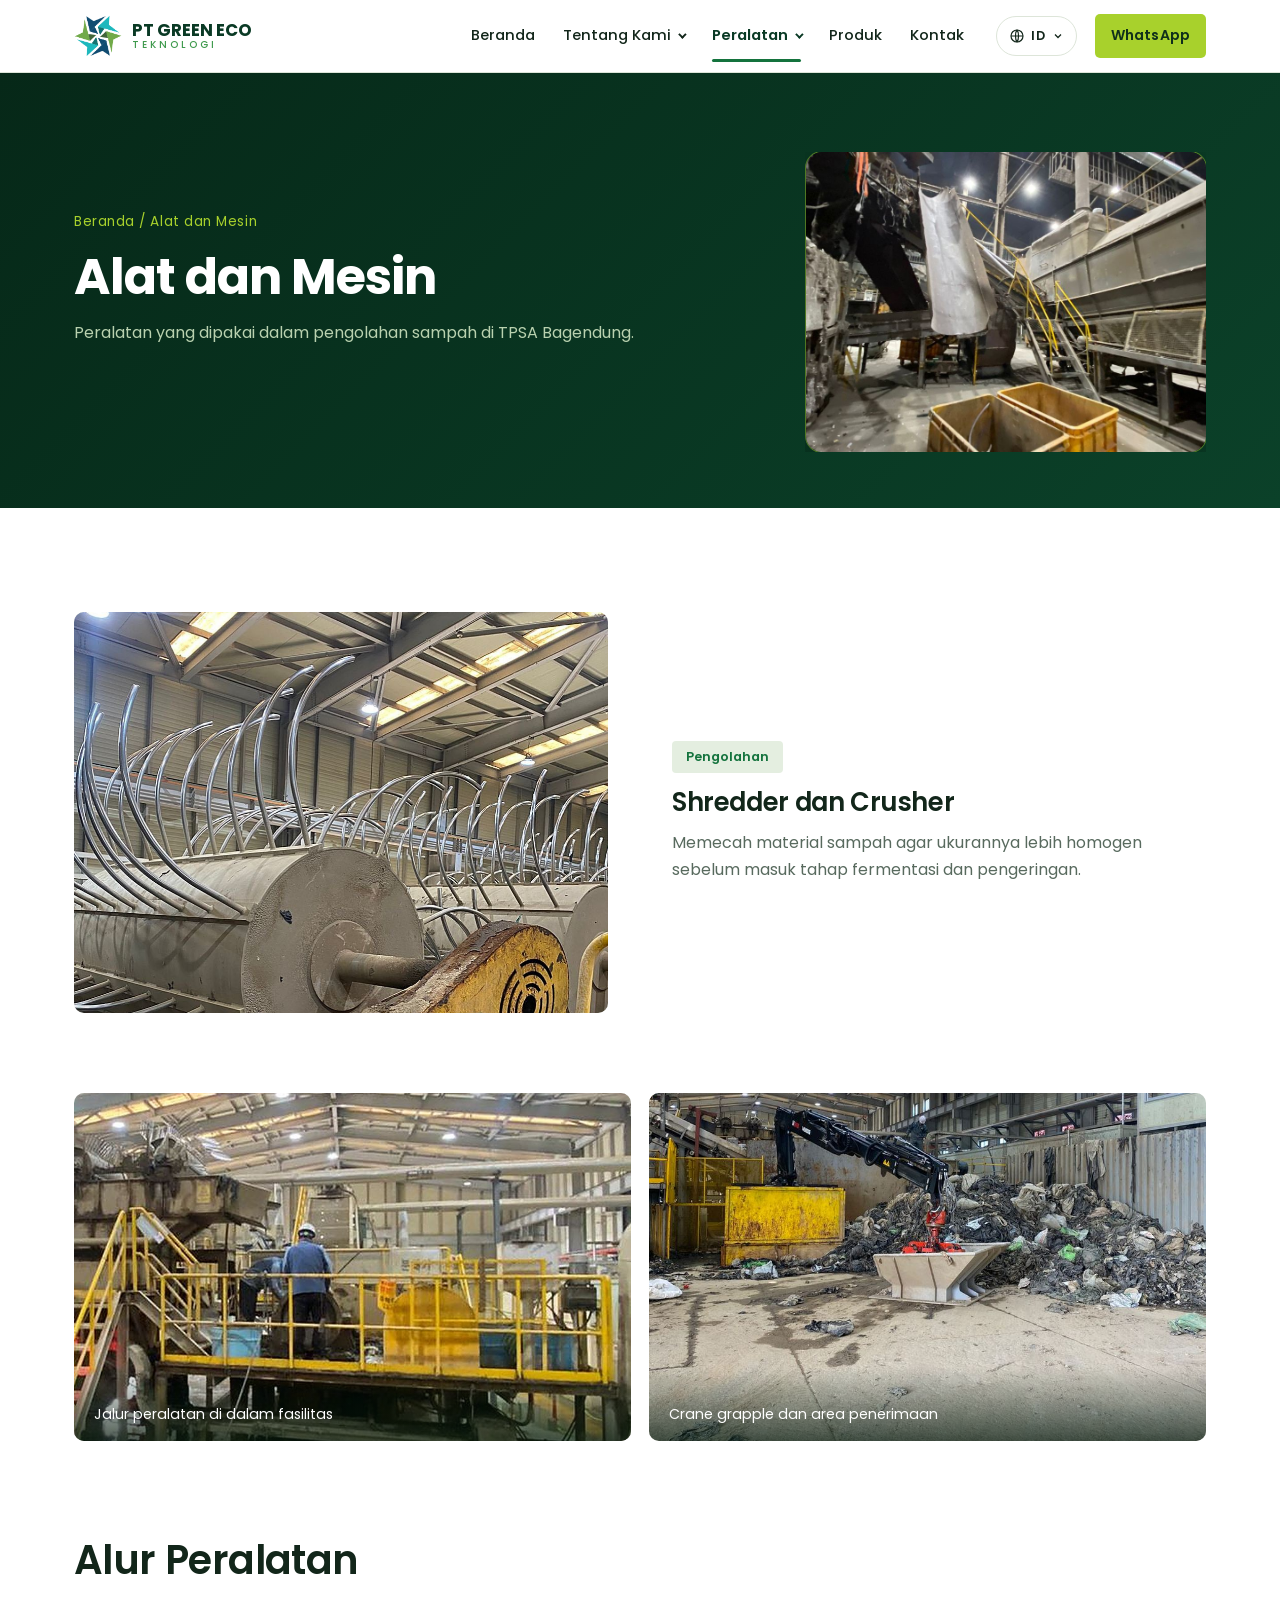
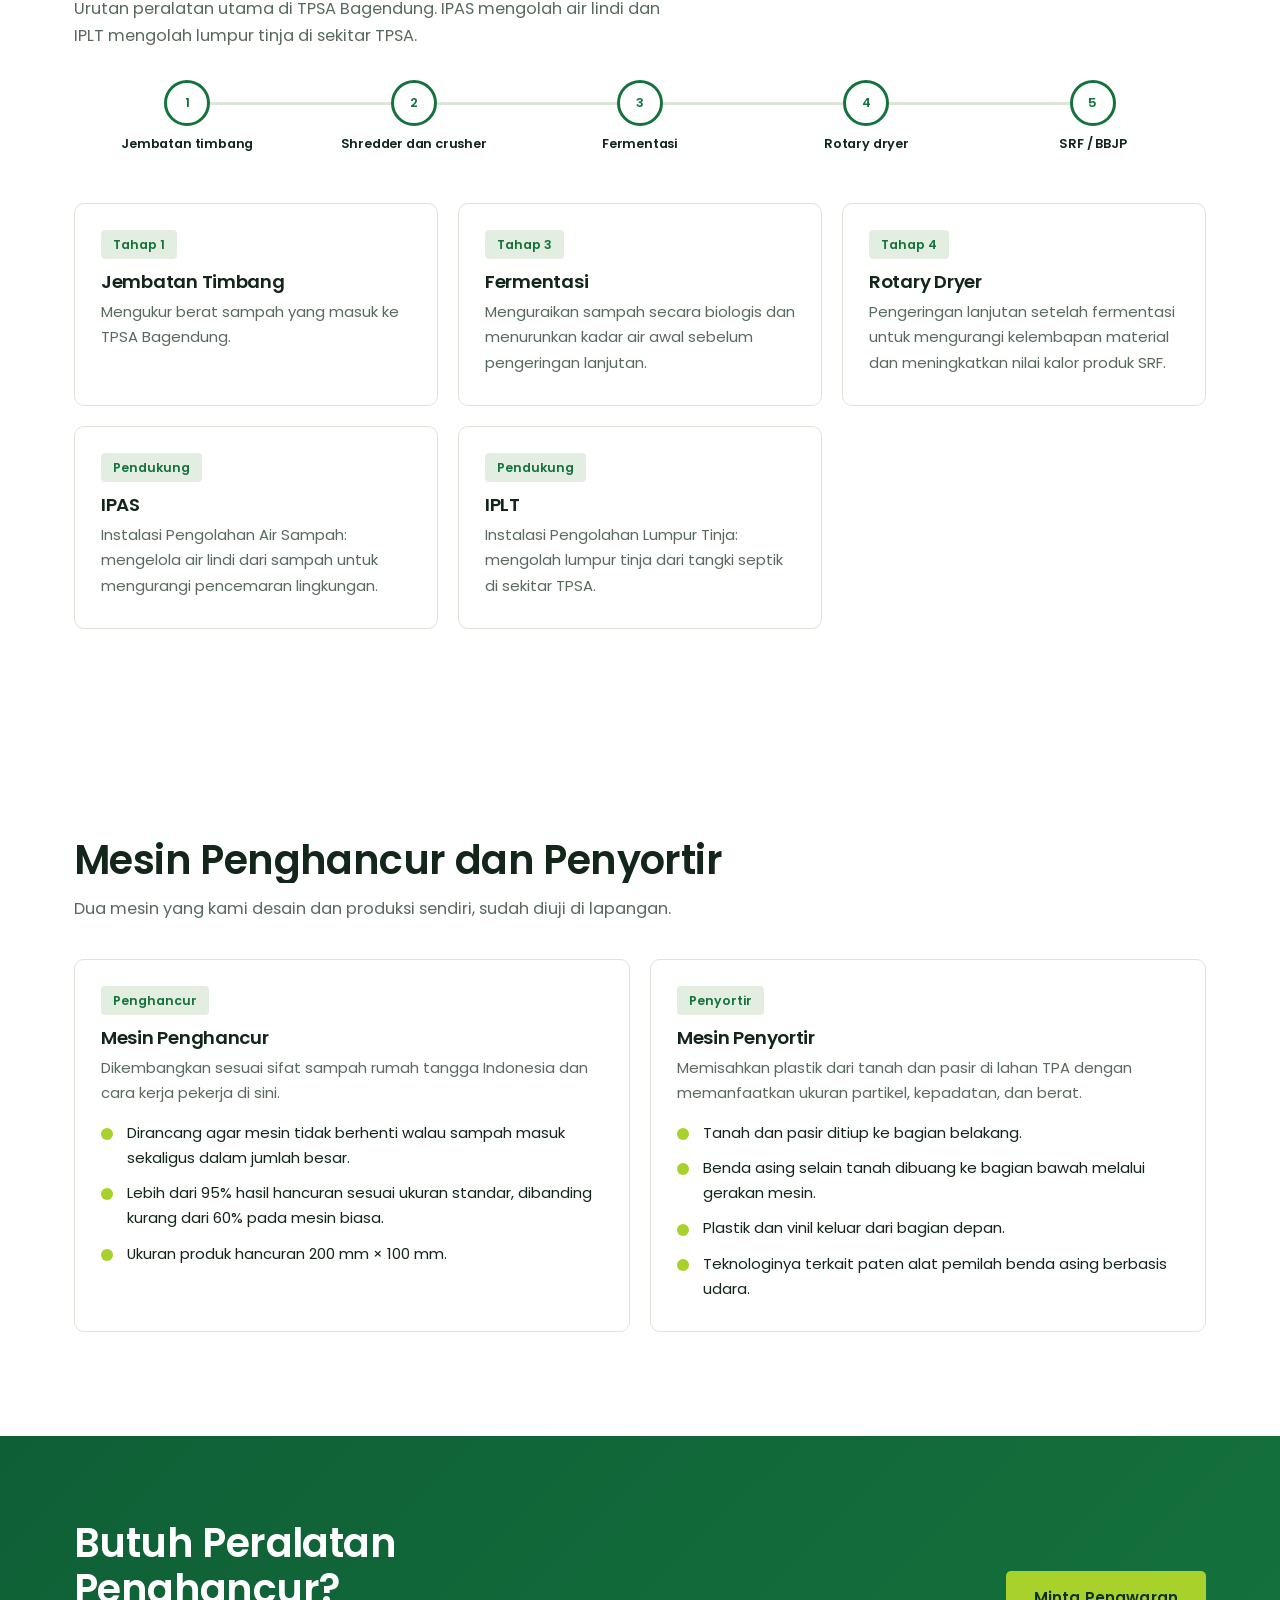
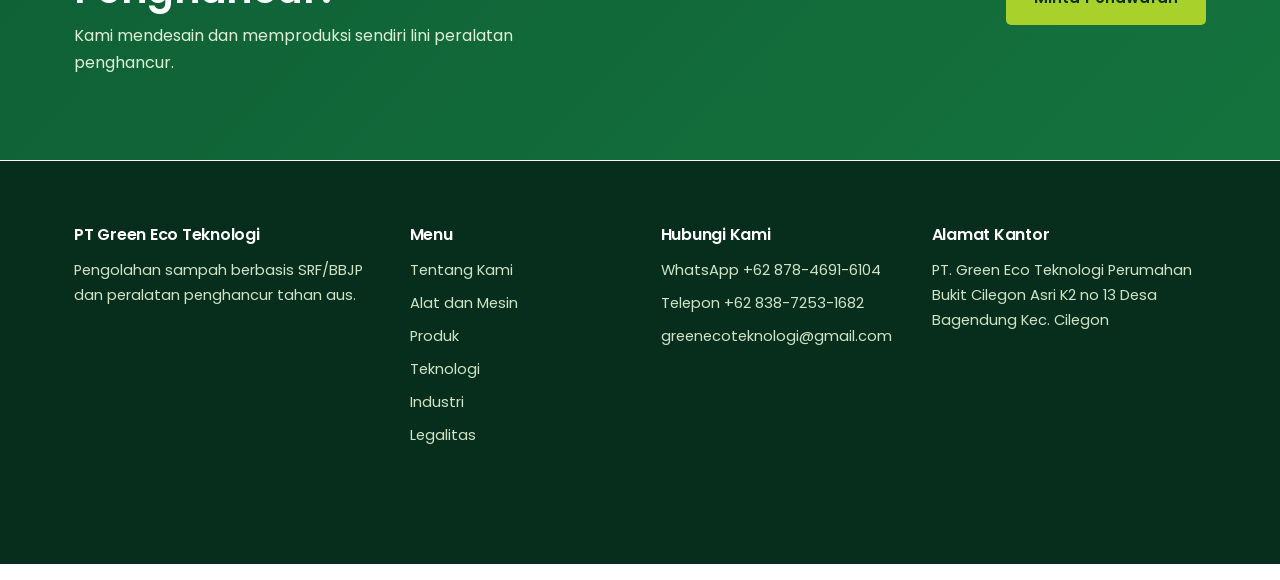
==== alat/index.html @ de82fb1f "add file" ====
<!doctype html>
<html lang="id">
  <head>
    <meta charset="utf-8" />
    <meta name="viewport" content="width=device-width, initial-scale=1, viewport-fit=cover" />
    <title>Alat dan Mesin Pengolah Sampah | PT Green Eco Teknologi</title>
    <meta name="description" content="Peralatan pengolahan sampah di TPSA Bagendung serta mesin penghancur dan penyortir sampah desain sendiri yang sudah diuji di lapangan di Cilegon." />
    <meta name="robots" content="index, follow, max-image-preview:large" />
    <meta name="theme-color" content="#0f4a2a" />
    <meta name="color-scheme" content="light" />
    <link rel="canonical" href="https://www.domainanda.com/alat/" />
    <link rel="icon" type="image/png" href="../favicon.png" />
    <meta property="og:type" content="website" />
    <meta property="og:site_name" content="PT Green Eco Teknologi" />
    <meta property="og:locale" content="id_ID" />
    <meta property="og:title" content="Alat dan Mesin Pengolah Sampah | PT Green Eco Teknologi" />
    <meta property="og:description" content="Peralatan pengolahan sampah di TPSA Bagendung serta mesin penghancur dan penyortir sampah desain sendiri yang sudah diuji di lapangan di Cilegon." />
    <meta property="og:url" content="https://www.domainanda.com/alat/" />
    <meta property="og:image" content="https://www.domainanda.com/og.jpg" />
    <meta property="og:image:width" content="1200" />
    <meta property="og:image:height" content="630" />
    <meta name="twitter:card" content="summary_large_image" />
    <meta name="twitter:title" content="Alat dan Mesin Pengolah Sampah | PT Green Eco Teknologi" />
    <meta name="twitter:description" content="Peralatan pengolahan sampah di TPSA Bagendung serta mesin penghancur dan penyortir sampah desain sendiri yang sudah diuji di lapangan di Cilegon." />
    <meta name="twitter:image" content="https://www.domainanda.com/og.jpg" />
    <link rel="preconnect" href="https://fonts.googleapis.com" />
    <link rel="preconnect" href="https://fonts.gstatic.com" crossorigin />
    <link href="https://fonts.googleapis.com/css2?family=Poppins:wght@400;500;600;700&display=swap" rel="stylesheet" />
    <link rel="stylesheet" href="../style.css" />
    <script type="application/ld+json">{"@context": "https://schema.org", "@type": "BreadcrumbList", "itemListElement": [{"@type": "ListItem", "position": 1, "name": "Beranda", "item": "https://www.domainanda.com/"}, {"@type": "ListItem", "position": 2, "name": "Alat dan Mesin", "item": "https://www.domainanda.com/alat/"}]}</script>
  </head>
  <body data-p="alat" data-pfx="../">
    <div id="sp" aria-hidden="true"></div>
        <svg width="0" height="0" style="position: absolute" aria-hidden="true">
          <defs>
            <symbol id="s-fact" viewBox="0 0 600 420">
              <circle cx="480" cy="90" r="46" class="fd" opacity=".4" />
              <path
                d="M0 300Q120 230 240 290T480 270T600 290V420H0z"
                class="fb"
              />
              <path d="M0 345Q150 295 300 340T600 325V420H0z" class="fa" />
              <rect x="100" y="170" width="260" height="135" class="fd" />
              <path
                d="M100 170l43-42v42l43-42v42l43-42v42l43-42v42l43-42v42z"
                class="fw"
                opacity=".75"
              />
              <rect x="124" y="215" width="50" height="90" class="fb" />
              <rect x="196" y="210" width="134" height="36" rx="4" class="fc" />
              <rect x="206" y="262" width="114" height="14" class="fk" />
              <rect x="378" y="100" width="34" height="205" class="fd" />
              <rect x="374" y="94" width="42" height="12" class="fk" />
              <g class="fw">
                <circle class="puff" cx="395" cy="80" r="14" />
                <circle class="puff" cx="403" cy="80" r="12" />
                <circle class="puff" cx="389" cy="80" r="10" />
              </g>
              <path d="M360 290l125-72" stroke="#0b2e1a" stroke-width="10" />
              <rect
                x="400"
                y="236"
                width="16"
                height="12"
                class="fc"
                transform="rotate(-30 408 242)"
              />
              <rect
                x="442"
                y="212"
                width="16"
                height="12"
                class="fc"
                transform="rotate(-30 450 218)"
              />
              <rect x="452" y="322" width="110" height="40" rx="5" class="fw" />
              <rect x="522" y="304" width="40" height="30" rx="4" class="fc" />
              <circle cx="474" cy="366" r="12" class="fk" />
              <circle cx="542" cy="366" r="12" class="fk" />
              <rect x="62" y="300" width="8" height="42" class="fk" />
              <circle cx="66" cy="286" r="26" class="fb" />
              <rect x="560" y="268" width="8" height="34" class="fk" />
              <circle cx="564" cy="254" r="20" class="fb" />
            </symbol>
            <symbol id="s-truck" viewBox="0 0 480 400">
              <circle cx="380" cy="80" r="40" class="fd" opacity=".6" />
              <path d="M0 300Q140 240 260 290T480 270V400H0z" class="fb" />
              <path d="M0 340Q200 300 480 335V400H0z" class="fa" />
              <path
                d="M40 322l32-62 26 24 32-50 30 42 26-18 32 64z"
                class="fd"
                opacity=".8"
              />
              <rect x="290" y="250" width="140" height="66" rx="6" class="fa" />
              <rect x="408" y="270" width="52" height="46" rx="6" class="fc" />
              <rect x="300" y="226" width="34" height="26" rx="4" class="fb" />
              <rect x="344" y="214" width="40" height="38" rx="4" class="fc" />
              <circle cx="326" cy="320" r="15" class="fk" />
              <circle cx="430" cy="320" r="15" class="fk" />
            </symbol>
            <symbol id="s-shred" viewBox="0 0 400 300">
              <rect
                x="0"
                y="262"
                width="400"
                height="38"
                class="fk"
                opacity=".25"
              />
              <path d="M108 36h184l-42 84H150z" class="fb" />
              <rect x="118" y="120" width="164" height="96" rx="6" class="fa" />
              <circle cx="164" cy="168" r="32" class="fd" />
              <circle cx="236" cy="168" r="32" class="fd" />
              <g class="fc">
                <rect x="158" y="128" width="12" height="14" />
                <rect x="230" y="128" width="12" height="14" />
                <rect x="158" y="194" width="12" height="14" />
                <rect x="230" y="194" width="12" height="14" />
                <rect x="132" y="162" width="14" height="12" />
                <rect x="254" y="162" width="14" height="12" />
              </g>
              <rect x="296" y="150" width="62" height="54" rx="8" class="fy" />
              <rect x="104" y="216" width="192" height="30" class="fk" />
              <rect x="120" y="246" width="12" height="30" class="fk" />
              <rect x="268" y="246" width="12" height="30" class="fk" />
              <path d="M12 250l92-28v20l-92 28z" class="fb" />
              <g class="fc">
                <circle cx="40" cy="242" r="7" />
                <circle cx="66" cy="234" r="7" />
              </g>
            </symbol>
            <symbol id="s-dryer" viewBox="0 0 400 300">
              <rect
                x="0"
                y="268"
                width="400"
                height="32"
                class="fk"
                opacity=".25"
              />
              <g transform="rotate(-6 200 150)">
                <rect
                  x="70"
                  y="100"
                  width="270"
                  height="96"
                  rx="48"
                  class="fa"
                />
                <rect x="110" y="100" width="14" height="96" class="fc" />
                <rect x="250" y="100" width="14" height="96" class="fc" />
                <rect
                  x="70"
                  y="100"
                  width="270"
                  height="20"
                  rx="10"
                  class="fb"
                  opacity=".6"
                />
              </g>
              <path d="M120 196l-20 76h40zM280 188l-20 84h40z" class="fk" />
              <rect x="14" y="140" width="52" height="70" rx="8" class="fb" />
              <circle cx="40" cy="175" r="12" class="fy" />
              <g
                fill="none"
                stroke="var(--c)"
                stroke-width="5"
                stroke-linecap="round"
              >
                <path d="M172 70q10-14 0-28q-10-14 0-28" />
                <path d="M212 62q10-14 0-28q-10-14 0-28" />
                <path d="M252 56q10-14 0-28" />
              </g>
            </symbol>
            <symbol id="s-pile" viewBox="0 0 400 300">
              <rect
                x="0"
                y="240"
                width="400"
                height="60"
                class="fk"
                opacity=".3"
              />
              <path d="M10 250Q80 120 190 250z" class="fa" />
              <path d="M120 250Q210 90 320 250z" class="fb" />
              <path d="M240 250Q310 140 395 250z" class="fa" />
              <g
                fill="none"
                stroke="var(--d)"
                stroke-width="5"
                stroke-linecap="round"
                opacity=".85"
              >
                <path d="M150 120q-10-14 0-28t0-28" />
                <path d="M220 90q-10-14 0-28t0-28" />
                <path d="M300 130q-10-14 0-28" />
              </g>
              <g class="fc">
                <circle cx="90" cy="215" r="6" />
                <circle cx="200" cy="190" r="6" />
                <circle cx="270" cy="220" r="6" />
                <circle cx="330" cy="225" r="5" />
              </g>
            </symbol>
            <symbol id="s-scale" viewBox="0 0 400 300">
              <rect
                x="0"
                y="262"
                width="400"
                height="38"
                class="fk"
                opacity=".25"
              />
              <rect x="30" y="232" width="260" height="30" rx="4" class="fk" />
              <rect x="50" y="170" width="150" height="62" rx="6" class="fw" />
              <rect x="200" y="186" width="56" height="46" rx="6" class="fc" />
              <circle cx="90" cy="236" r="14" class="fa" />
              <circle cx="228" cy="236" r="14" class="fa" />
              <rect x="310" y="80" width="64" height="182" rx="8" class="fa" />
              <rect x="320" y="94" width="44" height="30" rx="4" class="fc" />
              <rect x="322" y="140" width="40" height="6" class="fd" />
              <rect x="322" y="154" width="28" height="6" class="fd" />
              <path d="M60 150l14-20h50l14 20z" class="fb" opacity=".0" />
            </symbol>
            <symbol id="s-tank" viewBox="0 0 400 300">
              <rect
                x="0"
                y="258"
                width="400"
                height="42"
                class="fk"
                opacity=".25"
              />
              <rect x="40" y="110" width="130" height="150" class="fa" />
              <ellipse cx="105" cy="110" rx="65" ry="18" class="fb" />
              <rect x="210" y="70" width="150" height="190" class="fa" />
              <ellipse cx="285" cy="70" rx="75" ry="20" class="fb" />
              <g class="fc" opacity=".9">
                <rect x="40" y="196" width="130" height="64" />
                <rect x="210" y="190" width="150" height="70" />
              </g>
              <path
                d="M170 140h40M105 92V60h120V50"
                fill="none"
                stroke="#0b2e1a"
                stroke-width="8"
              />
              <g class="fd" opacity=".7">
                <rect x="62" y="130" width="10" height="50" rx="5" />
                <rect x="232" y="100" width="10" height="60" rx="5" />
              </g>
            </symbol>
          </defs>
        </svg>

        <div class="topbar">
          <div class="wrap">
            <span></span>
            <span
              ><a href="tel:+6283872531682">+62 838-7253-1682</a
              ><span class="sep">|</span
              ><a href="mailto:greenecoteknologi@gmail.com"
                >greenecoteknologi@gmail.com</a
              ></span
            >
          </div>
        </div>
        <header>
          <div class="wrap bar">
            <a
              class="brand"
              data-k="beranda" href="../"
              aria-label="PT Green Eco Teknologi, beranda"
            >
              <img
                class="brand-logo"
                src="../logo.png"
                width="48"
                height="42"
                alt=""
                aria-hidden="true"
              />
              <span>PT GREEN ECO<small>TEKNOLOGI</small></span>
            </a>
            <button id="burger" aria-label="Buka menu" aria-expanded="false">
              <svg
                width="20"
                height="20"
                viewBox="0 0 24 24"
                fill="none"
                stroke="currentColor"
                stroke-width="2"
              >
                <path d="M3 7h18M3 12h18M3 17h18" />
              </svg>
            </button>
            <nav id="nav" aria-label="Menu utama">
              <ul>
                <li><a data-k="beranda" href="../">Beranda</a></li>
                <li class="dd">
                  <button aria-haspopup="true">Tentang Kami</button>
                  <ul class="sub">
                    <li><a data-k="tentang" href="../tentang/">Perusahaan</a></li>
                    <li><a data-k="legalitas" href="../legalitas/">Legalitas dan Sertifikasi</a></li>
                  </ul>
                </li>
                <li class="dd">
                  <button aria-haspopup="true">Peralatan</button>
                  <ul class="sub">
                    <li><a data-k="alat" href="../alat/">Alat dan Mesin</a></li>
                    <li><a data-k="teknologi" href="../teknologi/">Teknologi</a></li>
                    <li><a data-k="industri" href="../industri/">Industri</a></li>
                  </ul>
                </li>
                <li><a data-k="produk" href="../produk/">Produk</a></li>
                <li><a data-k="kontak" href="../kontak/">Kontak</a></li>
              </ul>
            </nav>
            <div class="lang">
              <button
                type="button"
                class="lg-cur"
                aria-haspopup="true"
                aria-expanded="false"
                aria-label="Language"
              >
                <svg
                  width="16"
                  height="16"
                  viewBox="0 0 24 24"
                  fill="none"
                  stroke="currentColor"
                  stroke-width="1.8"
                  aria-hidden="true"
                >
                  <circle cx="12" cy="12" r="9" />
                  <path
                    d="M3 12h18M12 3c3 3.2 3 14.8 0 18M12 3c-3 3.2-3 14.8 0 18"
                  /></svg
                ><span id="lgc">ID</span
                ><svg
                  class="cv"
                  width="12"
                  height="12"
                  viewBox="0 0 24 24"
                  fill="none"
                  stroke="currentColor"
                  stroke-width="2.5"
                  aria-hidden="true"
                >
                  <path d="M6 9l6 6 6-6" />
                </svg>
              </button>
              <ul class="lg-menu" role="list">
                <li>
                  <button
                    type="button"
                    data-l="id"
                    lang="id"
                    aria-pressed="true"
                  >
                    Bahasa Indonesia <small>ID</small>
                  </button>
                </li>
                <li>
                  <button
                    type="button"
                    data-l="en"
                    lang="en"
                    aria-pressed="false"
                  >
                    English <small>EN</small>
                  </button>
                </li>
                <li>
                  <button
                    type="button"
                    data-l="ko"
                    lang="ko"
                    aria-pressed="false"
                  >
                    한국어 <small>KO</small>
                  </button>
                </li>
              </ul>
            </div>
            <a class="btn wa" href="https://wa.me/6287846916104">WhatsApp</a>
          </div>
        </header>

        
    <main id="main" tabindex="-1">
<!-- ALAT -->
          <div class="page on" data-p="alat">
            <div class="phead v-tools">
              <div class="wrap">
                <div>
                  <div class="crumb">
                    <a data-k="beranda" href="../">Beranda</a> / Alat dan Mesin
                  </div>
                  <h1>Alat dan Mesin</h1>
                  <p>
                    Peralatan yang dipakai dalam pengolahan sampah di TPSA
                    Bagendung.
                  </p>
                </div>
                <img
                  class="pimg"
                  data-i="line" src="../img/line.jpg"
                  alt="Konveyor dan peralatan pemilahan di dalam fasilitas"
                />
              </div>
            </div>
            <section>
              <div class="wrap">
                <div id="toolsZ"></div>
                <div class="gal4 L rv" style="margin-top: 80px">
                  <figure>
                    <img
                      data-i="dtop" src="../img/dtop.jpg"
                      alt="Jalur peralatan di dalam fasilitas"
                      loading="lazy"
                    />
                    <figcaption>Jalur peralatan di dalam fasilitas</figcaption>
                  </figure>
                  <figure>
                    <img
                      data-i="atop" src="../img/atop.jpg"
                      alt="Crane grapple di area penerimaan sampah"
                      loading="lazy"
                    />
                    <figcaption>Crane grapple dan area penerimaan</figcaption>
                  </figure>
                </div>
                <h2 style="margin-top: 96px" class="rv">Alur Peralatan</h2>
                <p class="lede rv">
                  Urutan peralatan utama di TPSA Bagendung. IPAS mengolah air
                  lindi dan IPLT mengolah lumpur tinja di sekitar TPSA.
                </p>
                <ol class="fg2 rv" id="toolsG"></ol>
                <div class="cards3" id="toolsC" style="margin-top: 50px"></div>
              </div>
            </section>
            <section>
              <div class="wrap">
                <h2 class="rv">Mesin Penghancur dan Penyortir</h2>
                <p class="lede rv">
                  Dua mesin yang kami desain dan produksi sendiri, sudah diuji
                  di lapangan.
                </p>
                <div class="cards2">
                  <div class="cc rv">
                    <div class="tx" style="padding: 26px 26px 30px">
                      <span class="stg">Penghancur</span>
                      <h3>Mesin Penghancur</h3>
                      <p>
                        Dikembangkan sesuai sifat sampah rumah tangga Indonesia
                        dan cara kerja pekerja di sini.
                      </p>
                      <ul class="mlist">
                        <li>
                          Dirancang agar mesin tidak berhenti walau sampah masuk
                          sekaligus dalam jumlah besar.
                        </li>
                        <li>
                          Lebih dari 95% hasil hancuran sesuai ukuran standar,
                          dibanding kurang dari 60% pada mesin biasa.
                        </li>
                        <li>Ukuran produk hancuran 200 mm × 100 mm.</li>
                      </ul>
                    </div>
                  </div>
                  <div class="cc rv d1">
                    <div class="tx" style="padding: 26px 26px 30px">
                      <span class="stg">Penyortir</span>
                      <h3>Mesin Penyortir</h3>
                      <p>
                        Memisahkan plastik dari tanah dan pasir di lahan TPA
                        dengan memanfaatkan ukuran partikel, kepadatan, dan
                        berat.
                      </p>
                      <ul class="mlist">
                        <li>Tanah dan pasir ditiup ke bagian belakang.</li>
                        <li>
                          Benda asing selain tanah dibuang ke bagian bawah
                          melalui gerakan mesin.
                        </li>
                        <li>Plastik dan vinil keluar dari bagian depan.</li>
                        <li>
                          Teknologinya terkait paten alat pemilah benda asing
                          berbasis udara.
                        </li>
                      </ul>
                    </div>
                  </div>
                </div>
              </div>
            </section>
            <section class="band">
              <div class="wrap">
                <div>
                  <h2>Butuh Peralatan Penghancur?</h2>
                  <p>
                    Kami mendesain dan memproduksi sendiri lini peralatan
                    penghancur.
                  </p>
                </div>
                <a class="btn" data-k="kontak" href="../kontak/">Minta Penawaran</a>
              </div>
            </section>
          </div>

          
    </main>
    <footer>
          <div class="wrap">
            <div class="fg">
              <div>
                <h4>PT Green Eco Teknologi</h4>
                <p>
                  Pengolahan sampah berbasis SRF/BBJP dan peralatan penghancur
                  tahan aus.
                </p>
              </div>
              <div>
                <h4>Menu</h4>
                <ul>
                  <li><a data-k="tentang" href="../tentang/">Tentang Kami</a></li>
                  <li><a data-k="alat" href="../alat/">Alat dan Mesin</a></li>
                  <li><a data-k="produk" href="../produk/">Produk</a></li>
                  <li><a data-k="teknologi" href="../teknologi/">Teknologi</a></li>
                  <li><a data-k="industri" href="../industri/">Industri</a></li>
                  <li><a data-k="legalitas" href="../legalitas/">Legalitas</a></li>
                </ul>
              </div>
              <div>
                <h4>Hubungi Kami</h4>
                <ul>
                  <li>
                    <a href="https://wa.me/6287846916104"
                      >WhatsApp +62 878-4691-6104</a
                    >
                  </li>
                  <li>
                    <a href="tel:+6283872531682">Telepon +62 838-7253-1682</a>
                  </li>
                  <li>
                    <a href="mailto:greenecoteknologi@gmail.com"
                      >greenecoteknologi@gmail.com</a
                    >
                  </li>
                </ul>
              </div>
              <div>
                <h4>Alamat Kantor</h4>
                <p>
                  PT. Green Eco Teknologi Perumahan Bukit Cilegon Asri K2 no 13
                  Desa Bagendung Kec. Cilegon
                </p>
              </div>
            </div>
            <div class="copy">
              PT Green Eco Teknologi © 2026. Hak cipta dilindungi.
            </div>
          </div>
        </footer>
    <script src="../app.js"></script>
  </body>
</html>
---- style.css ----
:root {
            --bg: #ffffff;
            --soft: #eef5e9;
            --ink: #17301f;
            --muted: #56695c;
            --line: #d9e6d2;
            --deep: #0f4a2a;
            --green: #1d7a3e;
            --leaf: #4aa04f;
            --lime: #9ccf3b;
            --on-deep: #f1f8ec;
            --card: #ffffff;
            --mint: #e1efd6;
            color-scheme: light;
            box-sizing: border-box;
            padding-top: env(safe-area-inset-top, 0px);
            padding-bottom: env(safe-area-inset-bottom, 0px);
          }
          *,
          *::before,
          *::after {
            box-sizing: border-box;
          }
          html {
            scroll-behavior: smooth;
            scroll-padding-top: calc(env(safe-area-inset-top, 0px) + 80px);
          }
          body {
            margin: 0;
            font:
              400 16px/1.7 "Poppins",
              system-ui,
              -apple-system,
              "Segoe UI",
              sans-serif;
            background: var(--bg);
            color: var(--ink);
            overflow-x: hidden;
          }
          h1,
          h2,
          h3,
          h4,
          h2.h3 {
            margin: 0;
            font-weight: 600;
            line-height: 1.2;
          }
          p {
            margin: 0;
          }
          a {
            color: inherit;
          }
          button {
            font: inherit;
            color: inherit;
            cursor: pointer;
          }
          :focus-visible {
            outline: 3px solid var(--lime);
            outline-offset: 2px;
          }
          .wrap {
            max-width: 1180px;
            margin: 0 auto;
            padding: 0 24px;
          }
          section {
            padding: 92px 0;
          }
          h2 {
            font-size: clamp(1.7rem, 3.6vw, 2.6rem);
          }
          .lede {
            color: var(--muted);
            max-width: 60ch;
            margin-top: 12px;
          }
          .btn {
            display: inline-block;
            background: var(--lime);
            color: #10301b;
            font-weight: 600;
            padding: 13px 30px;
            border-radius: 50px;
            text-decoration: none;
            border: 0;
            font-size: 0.95rem;
            transition:
              transform 0.2s,
              background 0.2s;
          }
          .btn:hover {
            background: #b0e04e;
            transform: translateY(-2px);
          }
          .btn.line {
            background: none;
            color: var(--green);
            border: 2px solid var(--green);
          }
          .btn.line:hover {
            background: var(--green);
            color: #fff;
          }
          .btn.wl {
            background: none;
            color: #fff;
            border: 2px solid rgba(255, 255, 255, 0.7);
          }
          .btn.wl:hover {
            background: #fff;
            color: var(--deep);
          }
          .page {
            display: none;
          }
          .page.on {
            display: block;
          }

          /* illustration palette */
          .fa {
            fill: var(--a);
          }
          .fb {
            fill: var(--b);
          }
          .fc {
            fill: var(--c);
          }
          .fd {
            fill: var(--d);
          }
          .fk {
            fill: #0b2e1a;
          }
          .fw {
            fill: #f1f8ec;
          }
          .fy {
            fill: #f2c94c;
          }
          .art {
            --a: #0f4a2a;
            --b: #2c8f4a;
            --c: #9ccf3b;
            --d: #e3f0d8;
            display: block;
            width: 100%;
            height: auto;
          }
          .t2 {
            --a: #14532d;
            --b: #4aa04f;
            --c: #d9f27a;
            --d: #f4f9ea;
          }
          .t3 {
            --a: #0b3b3a;
            --b: #2a8f7a;
            --c: #9ce0b8;
            --d: #e1f3ee;
          }
          .t4 {
            --a: #3b5d12;
            --b: #7aa82a;
            --c: #e4f59a;
            --d: #f6fbe0;
          }
          .frame {
            border-radius: 32px 32px 32px 8px;
            overflow: hidden;
            background: var(--mint);
          }

          /* header */
          header {
            position: sticky;
            top: 0;
            z-index: 30;
            background: var(--bg);
            border-bottom: 1px solid var(--line);
            padding-top: env(safe-area-inset-top, 0px);
          }
          .bar {
            display: flex;
            align-items: center;
            gap: 32px;
            height: 76px;
          }
          .brand {
            display: flex;
            align-items: center;
            gap: 10px;
            text-decoration: none;
            font-weight: 600;
            line-height: 1.1;
            font-size: 1.05rem;
            color: var(--deep);
          }
          .brand small {
            display: block;
            font-weight: 500;
            font-size: 0.62rem;
            letter-spacing: 0.3em;
            color: var(--leaf);
          }
          nav {
            margin-left: auto;
          }
          nav > ul {
            display: flex;
            gap: 4px;
            list-style: none;
            margin: 0;
            padding: 0;
          }
          nav a,
          nav .dd > button {
            display: block;
            padding: 8px 13px;
            text-decoration: none;
            font-weight: 500;
            font-size: 0.92rem;
            background: none;
            border: 0;
            border-radius: 8px;
          }
          nav a:hover,
          nav .dd > button:hover {
            color: var(--green);
          }
          nav a[aria-current],
          nav .dd > button[aria-current] {
            color: var(--green);
            font-weight: 600;
          }
          .dd {
            position: relative;
          }
          .dd > button::after {
            content: "";
            display: inline-block;
            margin-left: 7px;
            width: 6px;
            height: 6px;
            border: solid currentColor;
            border-width: 0 2px 2px 0;
            transform: rotate(45deg) translateY(-2px);
          }
          .sub {
            position: absolute;
            top: 100%;
            left: 0;
            min-width: 230px;
            list-style: none;
            margin: 0;
            padding: 8px;
            background: var(--card);
            border: 1px solid var(--line);
            border-radius: 12px;
            box-shadow: 0 12px 30px rgba(0, 0, 0, 0.12);
            display: none;
          }
          .dd:hover .sub,
          .dd:focus-within .sub {
            display: block;
          }
          .wa {
            padding: 10px 22px;
            font-size: 0.88rem;
          }
          #burger {
            display: none;
            margin-left: auto;
            background: none;
            border: 1.5px solid var(--line);
            border-radius: 10px;
            width: 44px;
            height: 44px;
          }
          @media (max-width: 1140px) {
            #burger {
              display: block;
            }
            .wa {
              display: none;
            }
            nav {
              position: absolute;
              left: 0;
              right: 0;
              top: 100%;
              margin: 0;
              background: var(--bg);
              border-bottom: 1px solid var(--line);
              padding: 8px 24px 18px;
              display: none;
            }
            nav.open {
              display: block;
            }
            nav > ul {
              flex-direction: column;
              gap: 0;
            }
            .sub {
              position: static;
              display: block;
              box-shadow: none;
              border: 0;
              padding: 0 0 0 14px;
              background: none;
            }
            .dd > button::after {
              display: none;
            }
          }

          /* reveal */
          .rv {
            opacity: 0;
            transform: translateY(26px);
            transition:
              opacity 0.7s,
              transform 0.7s;
          }
          .rv.in {
            opacity: 1;
            transform: none;
          }
          .rv.d1 {
            transition-delay: 0.1s;
          }
          .rv.d2 {
            transition-delay: 0.2s;
          }
          .rv.d3 {
            transition-delay: 0.3s;
          }

          /* hero */
          .hero {
            background: var(--deep);
            color: var(--on-deep);
            padding: 0;
            position: relative;
            overflow: hidden;
          }
          .hero::before {
            content: "";
            position: absolute;
            width: 640px;
            height: 640px;
            border-radius: 50%;
            background: #14603a;
            right: -160px;
            top: -200px;
          }
          .hero .wrap {
            display: grid;
            grid-template-columns: 1fr 1.1fr;
            align-items: center;
            gap: 30px;
            min-height: 640px;
            position: relative;
          }
          .hero h1 {
            font-size: clamp(2.6rem, 6vw, 4.8rem);
            font-weight: 700;
            letter-spacing: -0.02em;
          }
          .hero h2 {
            font-size: clamp(1.15rem, 2.2vw, 1.6rem);
            font-weight: 500;
            color: var(--lime);
            margin: 14px 0 22px;
            line-height: 1.45;
          }
          .hero p {
            max-width: 46ch;
            color: #cfe3c6;
            margin-bottom: 30px;
          }
          .cta {
            display: flex;
            gap: 12px;
            flex-wrap: wrap;
          }
          .hv {
            position: relative;
            align-self: end;
          }
          .chip {
            position: absolute;
            background: #fff;
            color: var(--ink);
            border-radius: 18px;
            padding: 12px 18px;
            box-shadow: 0 14px 30px rgba(0, 0, 0, 0.25);
            font-size: 0.8rem;
            line-height: 1.3;
          }
          .chip b {
            display: block;
            font-size: 1.35rem;
            color: var(--green);
          }
          .chip.c1 {
            left: -4%;
            top: 18%;
          }
          .chip.c2 {
            right: 2%;
            top: 48%;
          }
          .puff {
            animation: rise 7s ease-in infinite;
            transform-box: fill-box;
            transform-origin: center;
          }
          .puff:nth-child(2) {
            animation-delay: 2.3s;
          }
          .puff:nth-child(3) {
            animation-delay: 4.6s;
          }
          @keyframes rise {
            0% {
              opacity: 0;
              transform: translateY(14px) scale(0.6);
            }
            20% {
              opacity: 0.8;
            }
            100% {
              opacity: 0;
              transform: translateY(-60px) scale(1.5);
            }
          }
          @media (max-width: 860px) {
            .hero .wrap {
              grid-template-columns: 1fr;
              min-height: 0;
              padding-top: 52px;
            }
            .chip.c1 {
              left: 2%;
            }
            .chip.c2 {
              right: 2%;
            }
          }

          /* marquee */
          .mq {
            background: var(--lime);
            color: #10301b;
            overflow: hidden;
            white-space: nowrap;
            padding: 16px 0;
            font-weight: 600;
            font-size: 1.05rem;
          }
          .mq div {
            display: inline-block;
            animation: mq 28s linear infinite;
          }
          .mq span {
            margin: 0 22px;
          }
          .mq span::after {
            content: "\2022";
            margin-left: 44px;
            color: var(--green);
          }
          @keyframes mq {
            to {
              transform: translateX(-50%);
            }
          }

          /* bento */
          .bento {
            display: grid;
            grid-template-columns: 1.2fr 1fr 1fr;
            grid-auto-rows: minmax(150px, auto);
            gap: 18px;
            margin-top: 40px;
          }
          .tile {
            border-radius: 26px;
            padding: 28px;
            background: var(--soft);
          }
          .tile.g {
            background: var(--green);
            color: #fff;
          }
          .tile.d {
            background: var(--deep);
            color: #fff;
          }
          .tile.span2 {
            grid-row: span 2;
          }
          .tile .n {
            font-size: clamp(2.6rem, 6vw, 4.4rem);
            font-weight: 700;
            line-height: 1;
            letter-spacing: -0.02em;
          }
          .tile.g .n,
          .tile.d .n {
            color: var(--lime);
          }
          .tile p {
            margin-top: 10px;
            font-size: 0.93rem;
            opacity: 0.9;
          }
          @media (max-width: 860px) {
            .bento {
              grid-template-columns: 1fr 1fr;
            }
            .tile.span2 {
              grid-row: auto;
              grid-column: span 2;
            }
          }
          @media (max-width: 520px) {
            .bento {
              grid-template-columns: 1fr;
            }
            .tile.span2 {
              grid-column: auto;
            }
          }

          /* process */
          .proc {
            background: var(--soft);
            border-radius: 48px;
            margin: 0 16px;
          }
          .pgrid2 {
            display: grid;
            grid-template-columns: 0.9fr 1.1fr;
            gap: 56px;
            align-items: center;
            margin-top: 44px;
          }
          @media (max-width: 860px) {
            .pgrid2 {
              grid-template-columns: 1fr;
              gap: 28px;
            }
          }
          .plist {
            display: grid;
            gap: 0;
            position: relative;
          }
          .plist::before {
            content: "";
            position: absolute;
            left: 27px;
            top: 28px;
            bottom: 28px;
            width: 3px;
            background: var(--line);
          }
          .pstep {
            display: flex;
            gap: 18px;
            align-items: center;
            background: none;
            border: 0;
            text-align: left;
            padding: 10px 0;
            font-weight: 600;
            position: relative;
          }
          .pstep i {
            flex: none;
            width: 56px;
            height: 56px;
            border-radius: 50%;
            background: var(--bg);
            border: 3px solid var(--line);
            display: grid;
            place-items: center;
            color: var(--green);
            transition: 0.25s;
          }
          .pstep svg {
            width: 24px;
            height: 24px;
          }
          .pstep[aria-selected="true"] i {
            background: var(--green);
            border-color: var(--green);
            color: var(--lime);
            transform: scale(1.12);
          }
          .pstep[aria-selected="true"] {
            color: var(--green);
          }
          .pview {
            background: var(--card);
            border-radius: 32px;
            padding: 18px 18px 28px;
            box-shadow: 0 20px 50px rgba(15, 74, 42, 0.12);
          }
          .pview .frame {
            margin-bottom: 20px;
          }
          .pview h3,
          .pview h2.h3 {
            font-size: 1.4rem;
            padding: 0 10px;
          }
          .pview p {
            color: var(--muted);
            padding: 6px 10px 0;
          }

          /* carousel */
          .prodhead {
            display: flex;
            justify-content: space-between;
            align-items: end;
            gap: 20px;
            flex-wrap: wrap;
          }
          .arrows {
            display: flex;
            gap: 10px;
          }
          .arrows button {
            width: 48px;
            height: 48px;
            border-radius: 50%;
            border: 2px solid var(--green);
            background: none;
            color: var(--green);
            font-size: 1.2rem;
            line-height: 1;
          }
          .arrows button:hover {
            background: var(--green);
            color: #fff;
          }
          .track {
            display: flex;
            gap: 22px;
            overflow-x: auto;
            scroll-snap-type: x mandatory;
            padding: 34px 0 10px;
            scrollbar-width: none;
          }
          .track::-webkit-scrollbar {
            display: none;
          }
          .pcard {
            flex: 0 0 min(310px, 82%);
            scroll-snap-align: start;
            border-radius: 28px;
            padding: 30px 26px;
            color: #fff;
            min-height: 380px;
            display: flex;
            flex-direction: column;
            position: relative;
            overflow: hidden;
            text-decoration: none;
          }
          .pcard::after {
            content: "";
            position: absolute;
            width: 220px;
            height: 220px;
            border-radius: 50%;
            background: rgba(255, 255, 255, 0.09);
            right: -70px;
            top: -70px;
          }
          .pcard .ico {
            width: 84px;
            height: 84px;
            border-radius: 26px;
            background: rgba(255, 255, 255, 0.16);
            display: grid;
            place-items: center;
            margin-bottom: auto;
            position: relative;
            z-index: 1;
          }
          .pcard .ico svg {
            width: 46px;
            height: 46px;
          }
          .pcard h3,
          .pcard h2.h3 {
            font-size: 1.6rem;
            margin: 30px 0 8px;
          }
          .pcard p {
            font-size: 0.92rem;
            opacity: 0.93;
          }
          .pcard u {
            margin-top: 16px;
            font-weight: 600;
            font-size: 0.9rem;
            text-decoration: none;
            color: var(--lime);
          }
          .k1 {
            background: #1d7a3e;
          }
          .k2 {
            background: #0f4a2a;
          }
          .k3 {
            background: #5f8f26;
          }
          .k4 {
            background: #23806f;
          }

          /* ===== uji lapangan, penghancur dan penyortir ===== */
          .ft-head {
            max-width: 720px;
          }
          .eyebrow {
            display: inline-block;
            font-size: 0.8rem;
            font-weight: 600;
            letter-spacing: 0.08em;
            text-transform: uppercase;
            color: var(--green);
            margin-bottom: 8px;
          }
          .vids {
            display: grid;
            grid-template-columns: repeat(2, minmax(0, 240px));
            justify-content: start;
            gap: 28px;
            margin-top: 36px;
            align-items: start;
          }
          @media (max-width: 760px) {
            .vids {
              grid-template-columns: minmax(0, 240px);
            }
          }
          .vid {
            margin: 0;
          }
          .vid video {
            aspect-ratio: 9/16;
            object-fit: cover;
          }
          .vid video,
          .vid .vph {
            display: block;
            width: 100%;
            border-radius: 26px;
            background: var(--deep);
          }
          .vid .vph {
            aspect-ratio: 16/9;
            display: grid;
            place-items: center;
            color: var(--on-deep);
            text-align: center;
            padding: 20px;
          }
          .vid.tall .vph {
            aspect-ratio: 4/5;
          }
          .vid .vph svg {
            width: 64px;
            height: 64px;
            margin: 0 auto 10px;
            display: block;
            opacity: 0.9;
          }
          .vid .vph span {
            font-size: 0.9rem;
            color: #c3d9b9;
          }
          .vid figcaption {
            margin-top: 10px;
            font-size: 0.9rem;
            color: var(--muted);
          }
          .fstats {
            display: grid;
            grid-template-columns: repeat(4, 1fr);
            gap: 20px;
            margin-top: 44px;
          }
          @media (max-width: 860px) {
            .fstats {
              grid-template-columns: 1fr 1fr;
            }
          }
          .fstats > div {
            background: var(--card);
            border: 1px solid var(--line);
            border-radius: 26px;
            padding: 24px;
          }
          .fstats b {
            display: block;
            font-size: clamp(1.7rem, 3.4vw, 2.4rem);
            line-height: 1.1;
            color: var(--green);
            letter-spacing: -0.02em;
          }
          .fstats p {
            margin-top: 8px;
            font-size: 0.9rem;
            color: var(--muted);
          }
          .cards2 {
            display: grid;
            grid-template-columns: 1fr 1fr;
            gap: 20px;
            margin-top: 36px;
          }
          @media (max-width: 860px) {
            .cards2 {
              grid-template-columns: 1fr;
            }
          }
          .mlist {
            list-style: none;
            margin: 14px 0 0;
            padding: 0;
            display: grid;
            gap: 10px;
          }
          .mlist li {
            position: relative;
            padding-left: 26px;
            color: var(--ink);
            font-size: 0.93rem;
          }
          .mlist li::before {
            content: "";
            position: absolute;
            left: 0;
            top: 0.55em;
            width: 12px;
            height: 12px;
            border-radius: 50%;
            background: var(--lime);
          }

          /* split */
          .split {
            display: grid;
            grid-template-columns: 1fr 1fr;
            gap: 64px;
            align-items: center;
          }
          @media (max-width: 860px) {
            .split {
              grid-template-columns: 1fr;
              gap: 30px;
            }
          }
          .badge {
            position: absolute;
            right: -12px;
            bottom: 26px;
            background: var(--lime);
            color: #10301b;
            border-radius: 20px;
            padding: 12px 18px;
            font-weight: 600;
            font-size: 0.85rem;
            box-shadow: 0 12px 28px rgba(0, 0, 0, 0.18);
          }
          .rel {
            position: relative;
          }
          .pts {
            list-style: none;
            margin: 28px 0 0;
            padding: 0;
            display: grid;
            gap: 24px;
          }
          .pts li {
            display: grid;
            grid-template-columns: 54px 1fr;
            gap: 18px;
          }
          .pts i {
            width: 54px;
            height: 54px;
            border-radius: 50%;
            background: var(--green);
            color: #fff;
            display: grid;
            place-items: center;
          }
          .pts svg {
            width: 26px;
            height: 26px;
          }
          .pts h3,
          .pts h2.h3 {
            font-size: 1.08rem;
            margin-bottom: 2px;
          }
          .pts p {
            color: var(--muted);
            font-size: 0.94rem;
          }

          /* dark band */
          .dk {
            background: var(--deep);
            color: var(--on-deep);
            border-radius: 48px 48px 0 0;
          }
          .dk .lede {
            color: #c3d9b9;
          }
          .hugenum {
            font-size: clamp(5rem, 16vw, 11rem);
            font-weight: 700;
            line-height: 0.9;
            color: var(--lime);
            letter-spacing: -0.04em;
          }
          .bars {
            display: grid;
            gap: 14px;
            margin-top: 26px;
          }
          .bars .b {
            display: grid;
            grid-template-columns: 150px 1fr 48px;
            align-items: center;
            gap: 14px;
            font-size: 0.88rem;
          }
          @media (max-width: 520px) {
            .bars .b {
              grid-template-columns: 100px 1fr 40px;
              font-size: 0.78rem;
            }
          }
          .bars .tr {
            height: 18px;
            border-radius: 99px;
            background: rgba(255, 255, 255, 0.14);
            overflow: hidden;
          }
          .bars i {
            display: block;
            height: 100%;
            width: 0;
            border-radius: 99px;
            background: var(--lime);
            transition: width 1.4s cubic-bezier(0.2, 0.8, 0.2, 1);
          }
          .bars .b:first-child i {
            background: #7fa28a;
          }
          .in .bars i,
          .bars.in i {
            width: var(--w);
          }
          .bars b {
            font-weight: 600;
            text-align: right;
          }
          .lt .bars .tr {
            background: var(--line);
          }
          .lt .bars .b:first-child i {
            background: #9db5a3;
          }
          .lt .bars i {
            background: var(--green);
          }

          /* industry tiles */
          .tiles {
            display: grid;
            grid-template-columns: repeat(4, 1fr);
            gap: 18px;
            margin-top: 40px;
          }
          @media (max-width: 960px) {
            .tiles {
              grid-template-columns: repeat(2, 1fr);
            }
          }
          @media (max-width: 520px) {
            .tiles {
              grid-template-columns: 1fr;
            }
          }
          .itile {
            border-radius: 26px;
            padding: 26px;
            background: var(--soft);
            transition:
              transform 0.25s,
              background 0.25s,
              color 0.25s;
            min-height: 240px;
            display: flex;
            flex-direction: column;
          }
          .itile:hover {
            transform: translateY(-8px);
            background: var(--green);
            color: #fff;
          }
          .itile svg {
            width: 52px;
            height: 52px;
            color: var(--green);
            margin-bottom: auto;
            transition: color 0.25s;
          }
          .itile:hover svg {
            color: var(--lime);
          }
          .itile h3,
          .itile h2.h3 {
            font-size: 1.1rem;
            margin: 26px 0 6px;
          }
          .itile p {
            font-size: 0.9rem;
            color: var(--muted);
          }
          .itile:hover p {
            color: #e3f2da;
          }
          .itile:nth-child(2) {
            border-radius: 26px 26px 26px 6px;
          }
          .itile:nth-child(3) {
            border-radius: 6px 26px 26px 26px;
          }

          /* cta */
          .band {
            background: var(--green);
            color: #fff;
            position: relative;
            overflow: hidden;
            padding: 80px 0;
          }
          .band::before {
            content: "";
            position: absolute;
            width: 420px;
            height: 420px;
            border-radius: 50%;
            background: rgba(255, 255, 255, 0.08);
            left: -120px;
            bottom: -200px;
          }
          .band .wrap {
            display: flex;
            align-items: center;
            justify-content: space-between;
            gap: 30px;
            flex-wrap: wrap;
            position: relative;
          }
          .band h2 {
            max-width: 18ch;
          }
          .band p {
            margin-top: 10px;
            color: #dff0d6;
            max-width: 50ch;
          }

          /* page head */
          .phead {
            background: var(--deep);
            color: var(--on-deep);
            padding: 56px 0 0;
            position: relative;
            overflow: hidden;
          }
          .phead::before {
            content: "";
            position: absolute;
            width: 480px;
            height: 480px;
            border-radius: 50%;
            background: #14603a;
            right: -120px;
            top: -180px;
          }
          .phead .wrap {
            display: grid;
            grid-template-columns: 1.2fr 0.8fr;
            gap: 30px;
            align-items: end;
            position: relative;
          }
          .phead h1 {
            font-size: clamp(2.2rem, 5vw, 3.6rem);
            font-weight: 700;
            letter-spacing: -0.02em;
          }
          .phead p {
            color: #cfe3c6;
            margin: 12px 0 48px;
            max-width: 56ch;
          }
          .phead .art {
            max-width: 340px;
            margin-left: auto;
          }
          .crumb {
            font-size: 0.85rem;
            color: var(--lime);
            margin-bottom: 14px;
          }
          .crumb a {
            text-decoration: none;
          }
          @media (max-width: 760px) {
            .phead .wrap {
              grid-template-columns: 1fr;
            }
            .phead .art {
              display: none;
            }
            .phead p {
              margin-bottom: 40px;
            }
          }

          /* zigzag + feat */
          .zz {
            display: grid;
            grid-template-columns: 1fr 1fr;
            gap: 64px;
            align-items: center;
            margin-top: 76px;
          }
          .zz:first-child {
            margin-top: 0;
          }
          .zz:nth-child(even) .frame {
            order: 2;
          }
          .zz h3,
          .zz h2.h3 {
            font-size: 1.7rem;
            margin-bottom: 12px;
          }
          .zz p {
            color: var(--muted);
          }
          .tag {
            display: inline-block;
            background: var(--mint);
            color: var(--green);
            padding: 5px 14px;
            border-radius: 50px;
            font-size: 0.8rem;
            font-weight: 600;
            margin-bottom: 14px;
          }
          @media (max-width: 860px) {
            .zz {
              grid-template-columns: 1fr;
              gap: 24px;
              margin-top: 56px;
            }
            .zz:nth-child(even) .frame {
              order: 0;
            }
          }
          .cards3 {
            display: grid;
            grid-template-columns: repeat(3, 1fr);
            gap: 20px;
            margin-top: 36px;
          }
          @media (max-width: 860px) {
            .cards3 {
              grid-template-columns: 1fr;
            }
          }
          .cc {
            background: var(--card);
            border: 1px solid var(--line);
            border-radius: 26px;
            overflow: hidden;
          }
          .cc .frame {
            border-radius: 0;
          }
          .cc div.tx {
            padding: 22px 24px 26px;
          }
          .cc h3,
          .cc h2.h3 {
            font-size: 1.15rem;
            margin-bottom: 6px;
          }
          .cc p {
            color: var(--muted);
            font-size: 0.93rem;
          }

          /* about */
          .pull {
            font-size: clamp(1.3rem, 2.6vw, 1.9rem);
            font-weight: 600;
            line-height: 1.45;
            border-left: 6px solid var(--lime);
            padding-left: 24px;
            margin-top: 30px;
          }
          .tl {
            display: grid;
            grid-template-columns: repeat(3, 1fr);
            gap: 0;
            margin-top: 50px;
            position: relative;
          }
          .tl::before {
            content: "";
            position: absolute;
            left: 5%;
            right: 5%;
            top: 22px;
            height: 3px;
            background: var(--line);
          }
          .tl div {
            position: relative;
            padding: 0 18px;
            text-align: center;
          }
          .tl i {
            display: block;
            width: 46px;
            height: 46px;
            border-radius: 50%;
            background: var(--green);
            border: 6px solid var(--bg);
            margin: 0 auto 16px;
            box-shadow: 0 0 0 3px var(--green);
          }
          .tl p {
            color: var(--muted);
            font-size: 0.93rem;
            margin-top: 6px;
          }
          @media (max-width: 760px) {
            .tl {
              grid-template-columns: 1fr;
              gap: 30px;
            }
            .tl::before {
              display: none;
            }
          }
          .vis {
            background: var(--green);
            color: #fff;
            border-radius: 36px;
            padding: 56px;
            position: relative;
            overflow: hidden;
          }
          .vis::before {
            content: "\201C";
            position: absolute;
            font-size: 16rem;
            line-height: 1;
            right: 30px;
            top: -40px;
            color: rgba(255, 255, 255, 0.12);
            font-weight: 700;
          }
          .vis p {
            font-size: clamp(1.2rem, 2.4vw, 1.8rem);
            font-weight: 600;
            max-width: 30ch;
            line-height: 1.45;
            position: relative;
          }
          .vis small {
            display: block;
            margin-bottom: 14px;
            color: var(--lime);
            font-weight: 600;
            letter-spacing: 0.14em;
            text-transform: uppercase;
            font-size: 0.78rem;
          }
          @media (max-width: 600px) {
            .vis {
              padding: 36px 26px;
            }
          }
          .mis {
            display: grid;
            grid-template-columns: 1fr 1fr;
            gap: 18px;
            margin-top: 20px;
          }
          @media (max-width: 760px) {
            .mis {
              grid-template-columns: 1fr;
            }
          }
          .mis div {
            border-radius: 26px;
            padding: 30px;
            background: var(--soft);
          }
          .mis div:nth-child(2),
          .mis div:nth-child(3) {
            background: var(--mint);
          }
          .mis svg {
            width: 44px;
            height: 44px;
            color: var(--green);
            margin-bottom: 16px;
          }
          .mis h3,
          .mis h2.h3 {
            font-size: 1.15rem;
            margin-bottom: 6px;
          }
          .mis p {
            color: var(--muted);
            font-size: 0.94rem;
          }
          .obj {
            display: grid;
            grid-template-columns: repeat(4, 1fr);
            gap: 22px;
            margin-top: 40px;
          }
          @media (max-width: 900px) {
            .obj {
              grid-template-columns: repeat(2, 1fr);
            }
          }
          @media (max-width: 520px) {
            .obj {
              grid-template-columns: 1fr;
            }
          }
          .obj div {
            border-top: 3px solid var(--lime);
            padding-top: 16px;
          }
          .obj p {
            color: #c3d9b9;
            font-size: 0.93rem;
          }

          /* cutter */
          .cut {
            display: grid;
            grid-template-columns: 1fr 1fr;
            gap: 50px;
            align-items: center;
            margin-top: 40px;
          }
          @media (max-width: 860px) {
            .cut {
              grid-template-columns: 1fr;
            }
          }
          .hs {
            cursor: pointer;
          }
          .hs:hover * {
            opacity: 0.85;
          }
          .hs.on * {
            stroke: #fff;
            stroke-width: 4;
          }
          .cinfo {
            background: rgba(255, 255, 255, 0.08);
            border-radius: 26px;
            padding: 28px;
            min-height: 150px;
          }
          .cinfo h3,
          .cinfo h2.h3 {
            color: var(--lime);
            margin-bottom: 8px;
          }
          .cinfo p {
            color: #d3e5ca;
          }
          .chips {
            display: flex;
            gap: 8px;
            flex-wrap: wrap;
            margin-top: 16px;
          }
          .chips button {
            background: none;
            border: 1.5px solid rgba(255, 255, 255, 0.4);
            color: #fff;
            border-radius: 50px;
            padding: 6px 16px;
            font-size: 0.85rem;
          }
          .chips button[aria-pressed="true"] {
            background: var(--lime);
            color: #10301b;
            border-color: var(--lime);
          }
          .ow {
            display: grid;
            grid-template-columns: repeat(5, 1fr);
            gap: 16px;
            margin-top: 36px;
          }
          @media (max-width: 960px) {
            .ow {
              grid-template-columns: repeat(2, 1fr);
            }
          }
          @media (max-width: 520px) {
            .ow {
              grid-template-columns: 1fr;
            }
          }
          .ow div {
            background: var(--soft);
            border-radius: 22px;
            padding: 24px 20px;
          }
          .ow h3,
          .ow h2.h3 {
            font-size: 1rem;
            margin-bottom: 6px;
            color: var(--green);
          }
          .ow p {
            font-size: 0.88rem;
            color: var(--muted);
          }

          /* legal */
          .ltabs {
            display: flex;
            gap: 8px;
            margin-top: 30px;
          }
          .ltabs button {
            padding: 11px 24px;
            border-radius: 50px;
            border: 2px solid var(--line);
            background: none;
            font-weight: 600;
          }
          .ltabs button[aria-selected="true"] {
            background: var(--green);
            border-color: var(--green);
            color: #fff;
          }
          .docs {
            display: grid;
            grid-template-columns: repeat(4, 1fr);
            gap: 20px;
            margin-top: 30px;
          }
          .docs.six {
            grid-template-columns: repeat(3, 1fr);
          }
          @media (max-width: 960px) {
            .docs,
            .docs.six {
              grid-template-columns: repeat(2, 1fr);
            }
          }
          @media (max-width: 560px) {
            .docs,
            .docs.six {
              grid-template-columns: 1fr;
            }
          }
          .doc {
            background: #fff;
            color: #17301f;
            border-radius: 10px;
            padding: 24px 22px;
            box-shadow: 0 14px 34px rgba(15, 74, 42, 0.15);
            min-height: 300px;
            display: flex;
            flex-direction: column;
            border-top: 6px solid var(--green);
            transition: transform 0.25s;
          }
          .doc:hover {
            transform: translateY(-6px) rotate(-0.6deg);
          }
          .doc .lines {
            margin: 16px 0;
            display: grid;
            gap: 7px;
          }
          .doc .lines i {
            height: 6px;
            border-radius: 3px;
            background: #dfe9d8;
          }
          .doc .lines i:nth-child(2) {
            width: 86%;
          }
          .doc .lines i:nth-child(3) {
            width: 64%;
          }
          .doc h3,
          .doc h2.h3 {
            font-size: 1rem;
          }
          .doc small {
            color: #56695c;
            display: block;
            margin-top: 4px;
            font-size: 0.82rem;
          }
          .seal {
            margin-top: auto;
            align-self: flex-end;
            width: 48px;
            height: 48px;
            border-radius: 50%;
            background: var(--lime);
            display: grid;
            place-items: center;
            color: #0f4a2a;
            font-size: 0.6rem;
            font-weight: 600;
            border: 3px double #5f8f26;
          }

          /* contact */
          .cg {
            display: grid;
            grid-template-columns: 0.9fr 1.1fr;
            gap: 0;
            border-radius: 36px;
            overflow: hidden;
            box-shadow: 0 24px 60px rgba(15, 74, 42, 0.18);
          }
          @media (max-width: 860px) {
            .cg {
              grid-template-columns: 1fr;
            }
          }
          .cl {
            background: var(--deep);
            color: #fff;
            padding: 48px 40px;
            position: relative;
            overflow: hidden;
          }
          .cl::after {
            content: "";
            position: absolute;
            width: 300px;
            height: 300px;
            border-radius: 50%;
            background: #14603a;
            right: -100px;
            bottom: -110px;
          }
          .ci {
            list-style: none;
            margin: 28px 0 0;
            padding: 0;
            display: grid;
            gap: 22px;
            position: relative;
            z-index: 1;
          }
          .ci li {
            display: grid;
            grid-template-columns: 44px 1fr;
            gap: 14px;
          }
          .ci i {
            width: 44px;
            height: 44px;
            border-radius: 14px;
            background: rgba(255, 255, 255, 0.12);
            display: grid;
            place-items: center;
            color: var(--lime);
          }
          .ci svg {
            width: 22px;
            height: 22px;
          }
          .ci b {
            display: block;
            font-size: 0.8rem;
            color: var(--lime);
            font-weight: 600;
          }
          .ci a {
            text-decoration: none;
          }
          .ci a:hover {
            text-decoration: underline;
          }
          form {
            padding: 44px 40px;
            background: var(--card);
            display: grid;
            gap: 14px;
          }
          label {
            font-weight: 500;
            font-size: 0.9rem;
          }
          input,
          textarea {
            width: 100%;
            font: inherit;
            padding: 13px 16px;
            border-radius: 12px;
            border: 1.5px solid var(--line);
            background: var(--bg);
            color: var(--ink);
            margin-top: 6px;
          }
          textarea {
            min-height: 130px;
            resize: vertical;
          }
          .map {
            margin-top: 34px;
            border-radius: 30px;
            overflow: hidden;
            position: relative;
            background: #dcebd0;
            height: 230px;
          }
          .map svg {
            width: 100%;
            height: 100%;
            display: block;
          }
          .map a {
            position: absolute;
            right: 20px;
            bottom: 20px;
          }

          /* footer */
          footer {
            background: #0b2e1a;
            color: #cfe3c6;
            padding: 64px 0 28px;
            font-size: 0.92rem;
          }
          .fg {
            display: grid;
            grid-template-columns: 1.4fr 1fr 1fr 1.3fr;
            gap: 40px;
          }
          @media (max-width: 860px) {
            .fg {
              grid-template-columns: 1fr 1fr;
            }
          }
          @media (max-width: 520px) {
            .fg {
              grid-template-columns: 1fr;
            }
          }
          footer h4 {
            color: #fff;
            margin-bottom: 14px;
            font-size: 1rem;
          }
          footer ul {
            list-style: none;
            margin: 0;
            padding: 0;
            display: grid;
            gap: 8px;
          }
          footer a {
            text-decoration: none;
          }
          footer a:hover {
            color: var(--lime);
          }
          .copy {
            margin-top: 44px;
            padding-top: 20px;
            border-top: 1px solid rgba(255, 255, 255, 0.12);
            font-size: 0.85rem;
          }
          @media (max-width: 860px) {
            .bento {
              grid-template-columns: 1fr 1fr !important;
            }
            #mand {
              grid-template-columns: 1fr 1fr !important;
            }
            #mand .tile {
              grid-column: auto !important;
            }
          }
          @media (max-width: 520px) {
            .bento,
            #mand {
              grid-template-columns: 1fr !important;
            }
            .bento .tile {
              grid-column: auto !important;
            }
          }

          .ph {
            display: block;
            width: 100%;
            object-fit: cover;
          }
          .frame .ph {
            aspect-ratio: 4/3;
          }
          .hf {
            border-radius: 36px 36px 0 0;
            margin-top: 40px;
            aspect-ratio: 1100/756;
            background: #14603a;
          }
          .hf .ph {
            aspect-ratio: 1100/756;
            height: 100%;
          }
          .pimg {
            display: block;
            width: 100%;
            max-width: 400px;
            margin-left: auto;
            aspect-ratio: 4/3;
            object-fit: cover;
            border-radius: 28px 28px 0 0;
          }
          @media (max-width: 760px) {
            .pimg {
              display: none;
            }
          }
          .itile {
            padding: 0;
            min-height: 0;
            overflow: hidden;
          }
          .itile .ph {
            aspect-ratio: 4/3;
          }
          .itile .tx {
            padding: 20px 22px 26px;
          }
          .itile h3,
          .itile h2.h3 {
            margin: 0 0 6px;
          }
          .gal2 {
            display: grid;
            grid-template-columns: 2fr 1fr;
            gap: 18px;
            margin-top: 40px;
          }
          .gal2 figure,
          .gal3 figure,
          .gal4 figure {
            position: relative;
            margin: 0;
            border-radius: 26px;
            overflow: hidden;
            background: var(--soft);
          }
          .gal2 img,
          .gal3 img,
          .gal4 img {
            position: absolute;
            inset: 0;
            display: block;
            width: 100%;
            height: 100%;
            object-fit: cover;
          }
          .gal2 .c,
          .gal2 .b {
            aspect-ratio: 2/1;
          }
          .gal2 .a {
            grid-row: span 2;
            grid-column: 2;
            grid-row-start: 1;
          }
          .gal3 {
            display: grid;
            grid-template-columns: repeat(3, 1fr);
            gap: 18px;
            margin-top: 36px;
          }
          .gal3 figure {
            aspect-ratio: 1/1;
          }
          .gal4 {
            display: grid;
            grid-template-columns: 1fr 1fr;
            gap: 18px;
            margin-top: 70px;
          }
          .gal4 figure {
            aspect-ratio: 4/5;
          }
          .gal2 figcaption,
          .gal3 figcaption,
          .gal4 figcaption {
            position: absolute;
            left: 0;
            right: 0;
            bottom: 0;
            padding: 38px 20px 16px;
            color: #fff;
            font-size: 0.88rem;
            line-height: 1.4;
            background: linear-gradient(transparent, rgba(5, 25, 12, 0.72));
          }
          @media (max-width: 760px) {
            .gal2,
            .gal3,
            .gal4 {
              grid-template-columns: 1fr;
            }
            .gal2 .a {
              grid-column: 1;
              grid-row: auto;
              aspect-ratio: 4/5;
            }
            .gal3 figure {
              aspect-ratio: 4/3;
            }
          }

          .gal4.L figure {
            aspect-ratio: 16/10;
          }
          .fg2 {
            display: flex;
            list-style: none;
            margin: 30px 0 0;
            padding: 0;
          }
          .fg2 li {
            flex: 1;
            text-align: center;
            position: relative;
            font-size: 0.8rem;
            font-weight: 600;
            padding: 0 4px;
            line-height: 1.3;
          }
          .fg2 li::before {
            content: "";
            position: absolute;
            top: 22px;
            left: -50%;
            width: 100%;
            height: 3px;
            background: var(--line);
            z-index: 0;
          }
          .fg2 li:first-child::before {
            display: none;
          }
          .fg2 i {
            position: relative;
            z-index: 1;
            display: grid;
            place-items: center;
            width: 46px;
            height: 46px;
            border-radius: 50%;
            margin: 0 auto 10px;
            background: var(--card);
            border: 3px solid var(--green);
            color: var(--green);
            font-style: normal;
            font-weight: 600;
          }
          .fg2 li.on i {
            background: var(--green);
            color: #fff;
          }
          .fg2 li.on::before,
          .fg2 li.done::before {
            background: var(--green);
          }
          .fg2 li.done i {
            background: var(--mint);
          }
          @media (max-width: 560px) {
            .fg2 {
              flex-direction: column;
              gap: 14px;
              align-items: flex-start;
            }
            .fg2 li {
              text-align: left;
              display: flex;
              gap: 12px;
              align-items: center;
            }
            .fg2 li::before {
              display: none;
            }
            .fg2 i {
              margin: 0;
              flex: none;
            }
          }
          .pv-n {
            font-size: 5rem;
            font-weight: 700;
            line-height: 1;
            color: var(--green);
            padding: 6px 10px 0;
          }
          .pv-bar {
            height: 10px;
            border-radius: 9px;
            background: var(--line);
            margin: 14px 10px 0;
            overflow: hidden;
          }
          .pv-bar i {
            display: block;
            height: 100%;
            background: var(--green);
            border-radius: 9px;
            transition: width 0.5s;
          }
          .pvf {
            margin: 26px 0 24px;
            padding: 0 6px;
          }
          .chartbox {
            background: var(--soft);
            border-radius: 32px;
            padding: 40px 36px;
            margin-top: 30px;
          }
          .chartbox .bars {
            margin-top: 0;
          }
          .chartbox .bars .b {
            grid-template-columns: 190px 1fr 56px;
            font-size: 0.95rem;
          }
          @media (max-width: 560px) {
            .chartbox {
              padding: 28px 20px;
            }
            .chartbox .bars .b {
              grid-template-columns: 110px 1fr 44px;
              font-size: 0.8rem;
            }
          }
          .chartbox .bars .tr {
            height: 26px;
          }
          .chartbox small {
            display: block;
            margin-top: 18px;
            color: var(--muted);
          }
          .stg {
            display: inline-block;
            background: var(--mint);
            color: var(--green);
            border-radius: 50px;
            padding: 4px 12px;
            font-size: 0.78rem;
            font-weight: 600;
            margin-bottom: 12px;
          }
          .cc .tx h3,
          .cc .tx h2.h3 {
            margin-bottom: 6px;
          }

          /* ===== professional theme layer ===== */
          :root {
            --deep: #0a3a25;
            --green: #14733d;
            --leaf: #3f9a4d;
            --lime: #a8d12c;
            --soft: #f2f6ef;
            --mint: #e4eee0;
            --line: #dde5d9;
            --muted: #586a5e;
            --ink: #12261a;
          }
          body {
            font-size: 16px;
            line-height: 1.7;
            -webkit-font-smoothing: antialiased;
          }
          h1,
          h2,
          h3,
          h4,
          .brand,
          .pv-n,
          .hugenum,
          .tile .n,
          .fg2 li,
          .itile h3,
          h2.h3,
          .itile h2.h3 {
            font-family: "Poppins", "Poppins", system-ui, sans-serif;
            letter-spacing: -0.015em;
          }
          h1,
          h2 {
            font-weight: 600;
          }
          section {
            padding: 104px 0;
          }
          @media (max-width: 860px) {
            section {
              padding: 72px 0;
            }
          }
          h2 {
            font-size: clamp(1.8rem, 3.4vw, 2.5rem);
            line-height: 1.15;
          }
          main h2::before {
            content: "";
            display: block;
            width: 44px;
            height: 4px;
            background: var(--green);
            margin-bottom: 18px;
          }
          .dk h2::before,
          .band h2::before,
          .cl h2::before,
          .phead h2::before {
            background: var(--lime);
          }
          .hero h2::before {
            display: none;
          }
          .lede {
            font-size: 1.02rem;
          }
          .topbar {
            background: #072d1c;
            color: #c7dcbe;
            font-size: 0.8rem;
            padding: 9px 0;
          }
          .topbar .wrap {
            display: flex;
            justify-content: space-between;
            gap: 16px;
            flex-wrap: wrap;
          }
          .topbar a {
            text-decoration: none;
          }
          .topbar a:hover {
            color: var(--lime);
          }
          .topbar .sep {
            opacity: 0.4;
            margin: 0 10px;
          }
          @media (max-width: 640px) {
            .topbar {
              display: none;
            }
          }
          header {
            box-shadow: 0 1px 0 var(--line);
            border-bottom: 0;
          }
          .bar {
            height: 72px;
          }
          .brand {
            font-weight: 700;
            letter-spacing: -0.01em;
          }
          nav a,
          nav .dd > button {
            font-weight: 500;
            border-radius: 0;
            padding: 26px 14px;
          }
          nav a[aria-current],
          nav .dd > button[aria-current] {
            color: var(--deep);
            box-shadow: inset 0 -3px 0 var(--green);
          }
          nav .sub a {
            padding: 10px 14px;
          }
          .sub {
            border-radius: 8px;
            top: calc(100% - 8px);
          }
          @media (max-width: 1000px) {
            nav a,
            nav .dd > button {
              padding: 12px 4px;
            }
            nav a[aria-current] {
              box-shadow: none;
            }
          }
          .btn {
            border-radius: 5px;
            padding: 14px 28px;
            font-weight: 600;
            letter-spacing: 0.01em;
          }
          .btn.line,
          .btn.wl {
            border-radius: 5px;
          }
          .wa {
            padding: 11px 22px !important;
            border-radius: 5px;
          }
          .arrows button {
            border-radius: 6px;
            width: 46px;
            height: 46px;
          }
          .hero {
            background: linear-gradient(135deg, #062818 0%, #0b4129 100%);
          }
          .hero::before,
          .phead::before,
          .band::before {
            display: none;
          }
          .hero,
          .phead {
            background-image:
              linear-gradient(rgba(255, 255, 255, 0.035) 1px, transparent 1px),
              linear-gradient(
                90deg,
                rgba(255, 255, 255, 0.035) 1px,
                transparent 1px
              ),
              linear-gradient(135deg, #062818 0%, #0b4129 100%);
            background-size:
              56px 56px,
              56px 56px,
              100% 100%;
          }
          .hero .wrap {
            min-height: 600px;
            gap: 56px;
          }
          .hero h1 {
            font-size: clamp(2.4rem, 5.2vw, 4.2rem);
            font-weight: 700;
            line-height: 1.05;
          }
          .hero h1::before {
            content: "PT GREEN ECO TEKNOLOGI";
            display: block;
            font:
              600 0.76rem "Poppins",
              sans-serif;
            letter-spacing: 0.22em;
            color: var(--lime);
            margin-bottom: 20px;
          }
          .hero h2 {
            font-family: "Poppins", sans-serif;
            font-weight: 500;
            font-size: clamp(1.05rem, 1.8vw, 1.3rem);
            line-height: 1.55;
            color: #d6e8cd;
            margin: 18px 0 18px;
          }
          .hero p {
            color: #b9d1af;
          }
          .hf {
            border-radius: 10px 10px 0 0;
          }
          .chip {
            border-radius: 8px;
            border-left: 4px solid var(--lime);
            box-shadow: 0 12px 32px rgba(0, 0, 0, 0.28);
            padding: 12px 16px;
          }
          .chip b {
            font-family: "Poppins", sans-serif;
            font-size: 1.3rem;
          }
          .facts {
            background: #fff;
            border-bottom: 1px solid var(--line);
          }
          .facts .wrap {
            display: grid;
            grid-template-columns: repeat(4, 1fr);
          }
          .facts div {
            padding: 24px 22px;
            border-left: 1px solid var(--line);
            font-size: 0.9rem;
            color: var(--muted);
            line-height: 1.4;
          }
          .facts div:first-child {
            border-left: 0;
            padding-left: 0;
          }
          .facts b {
            display: block;
            font:
              600 1.02rem "Poppins",
              sans-serif;
            color: var(--deep);
            margin-bottom: 2px;
          }
          .facts i {
            font-style: normal;
            font:
              600 0.72rem "Poppins",
              sans-serif;
            letter-spacing: 0.16em;
            color: var(--green);
            display: block;
            margin-bottom: 6px;
          }
          @media (max-width: 860px) {
            .facts .wrap {
              grid-template-columns: 1fr 1fr;
            }
            .facts div:nth-child(3) {
              border-left: 0;
              padding-left: 0;
            }
            .facts div {
              border-top: 1px solid var(--line);
            }
            .facts div:nth-child(-n + 2) {
              border-top: 0;
            }
          }
          .tile {
            border-radius: 10px;
            border: 1px solid var(--line);
            padding: 30px;
          }
          .tile.g,
          .tile.d {
            border-color: transparent;
          }
          .tile .n {
            font-weight: 700;
            letter-spacing: -0.02em;
          }
          .itile,
          .itile:nth-child(2),
          .itile:nth-child(3) {
            border-radius: 10px;
            border: 1px solid var(--line);
          }
          .itile:hover {
            transform: translateY(-4px);
          }
          .pcard {
            border-radius: 12px;
          }
          .pcard::after {
            display: none;
          }
          .pcard .ico {
            border-radius: 10px;
            width: 72px;
            height: 72px;
          }
          .pcard .ico svg {
            width: 38px;
            height: 38px;
          }
          .frame,
          .gal2 figure,
          .gal3 figure,
          .gal4 figure {
            border-radius: 10px;
          }
          .pimg {
            border-radius: 10px 10px 0 0;
          }
          .proc {
            border-radius: 0 !important;
            margin: 0 !important;
            background: var(--soft);
          }
          .dk {
            border-radius: 0 !important;
          }
          .pview {
            border-radius: 12px;
            box-shadow: none;
            border: 1px solid var(--line);
          }
          .pstep i {
            border-width: 2px;
          }
          .badge {
            border-radius: 6px;
          }
          .vis {
            border-radius: 12px;
          }
          .mis div,
          .cc,
          .tp,
          .chartbox,
          .map,
          .ow div,
          .doc {
            border-radius: 10px;
          }
          .cc {
            border: 1px solid var(--line);
          }
          .cg {
            border-radius: 14px;
          }
          .tag,
          .stg {
            border-radius: 4px;
          }
          .ltabs button,
          .chips button,
          .tl button {
            border-radius: 5px;
          }
          .phead {
            padding: 60px 0 0;
          }
          .phead h1 {
            font-size: clamp(2rem, 4.4vw, 3.1rem);
            font-weight: 700;
          }
          .phead h1::before {
            content: none;
          }
          .phead p {
            color: #b9d1af;
          }
          .crumb {
            letter-spacing: 0.04em;
          }
          .band {
            background: linear-gradient(135deg, #0f5f36, #14733d);
            padding: 84px 0;
          }
          footer {
            background: #072d1c;
          }
          .zz h3,
          .zz h2.h3 {
            font-size: 1.6rem;
          }
          .rv {
            transform: translateY(18px);
          }

          .cutimg {
            background: #fff;
            border-radius: 12px;
            padding: 14px;
            max-width: 480px;
            width: 100%;
          }
          .cutin {
            position: relative;
          }
          .cutin img {
            display: block;
            width: 100%;
            height: auto;
          }
          .mk {
            position: absolute;
            transform: translate(-50%, -50%);
            width: 30px;
            height: 30px;
            border-radius: 50%;
            background: var(--green);
            color: #fff;
            border: 2px solid #fff;
            font:
              600 0.8rem "Poppins",
              sans-serif;
            box-shadow: 0 2px 8px rgba(0, 0, 0, 0.35);
            cursor: pointer;
            padding: 0;
            transition:
              transform 0.2s,
              background 0.2s;
          }
          .mk.on {
            background: var(--lime);
            color: #10301b;
            transform: translate(-50%, -50%) scale(1.25);
          }
          .chip.c1 {
            left: 16px;
            top: auto;
            bottom: 18px;
          }
          .chip.c2 {
            right: 16px;
            top: auto;
            bottom: 18px;
          }
          @media (max-width: 600px) {
            .chip.c2 {
              display: none;
            }
          }
          #prodZ .frame {
            max-width: 460px;
            width: 100%;
          }
          #prodZ .zz:nth-child(odd) .frame {
            justify-self: start;
          }
          #prodZ .zz:nth-child(even) .frame {
            justify-self: end;
          }
          @media (max-width: 860px) {
            #prodZ .zz .frame {
              justify-self: start !important;
            }
          }

          /* language switcher */
          .lang {
            position: relative;
            flex: none;
          }
          .lang .lg-cur {
            display: flex;
            align-items: center;
            gap: 6px;
            border: 1px solid var(--line);
            background: var(--bg);
            border-radius: 999px;
            padding: 0 12px;
            height: 40px;
            font:
              600 0.78rem/1 "Poppins",
              sans-serif;
            letter-spacing: 0.06em;
            color: var(--ink);
          }
          .lang .lg-cur:hover,
          .lang .lg-cur[aria-expanded="true"] {
            border-color: var(--leaf);
            color: var(--deep);
          }
          .lang .lg-cur svg {
            flex: none;
            min-width: 12px;
          }
          .lang .lg-cur svg:first-child {
            min-width: 16px;
          }
          .brand span,
          #nav a,
          .dd > button {
            white-space: nowrap;
          }
          .lang .lg-cur .cv {
            transition: transform 0.2s;
          }
          .lang .lg-cur[aria-expanded="true"] .cv {
            transform: rotate(180deg);
          }
          .lang .lg-menu {
            position: absolute;
            right: 0;
            top: calc(100% + 8px);
            margin: 0;
            padding: 6px;
            list-style: none;
            min-width: 196px;
            background: var(--bg);
            border: 1px solid var(--line);
            border-radius: 12px;
            box-shadow: 0 12px 30px rgba(15, 74, 42, 0.16);
            display: none;
            z-index: 40;
          }
          .lang .lg-menu.open {
            display: block;
          }
          .lang .lg-menu button {
            white-space: nowrap;
            display: flex;
            align-items: center;
            justify-content: space-between;
            gap: 12px;
            width: 100%;
            border: 0;
            background: none;
            text-align: left;
            padding: 10px 12px;
            border-radius: 8px;
            font:
              500 0.9rem/1.2 "Poppins",
              "Noto Sans KR",
              sans-serif;
            color: var(--ink);
          }
          .lang .lg-menu button:hover {
            background: var(--soft);
          }
          .lang .lg-menu button[aria-pressed="true"] {
            background: var(--mint);
            color: var(--deep);
            font-weight: 600;
          }
          .lang .lg-menu button small {
            font-size: 0.72rem;
            letter-spacing: 0.06em;
            color: var(--muted);
          }
          @media (max-width: 1140px) {
            .lang {
              order: 1;
              margin-left: auto;
            }
            #burger {
              order: 2;
              margin-left: 4px;
            }
          }
          html[lang="ko"] body,
          html[lang="ko"] h1,
          html[lang="ko"] h2,
          html[lang="ko"] h3,
          html[lang="ko"] h4,
          html[lang="ko"] button,
          html[lang="ko"] input,
          html[lang="ko"] textarea,
          html[lang="ko"] .brand span,
          html[lang="ko"] h2.h3 {
            font-family: "Poppins", "Noto Sans KR", system-ui, sans-serif;
          }
          @media (min-width: 1141px) {
            .bar {
              gap: 18px;
            }
            #nav > ul {
              gap: 0;
            }
            .wa {
              padding: 10px 16px !important;
            }
          }
          @media (max-width: 480px) {
            .brand span {
              white-space: nowrap;
              font-size: 0.92rem;
            }
            .brand svg {
              width: 34px;
              height: 34px;
            }
            .lang .lg-cur {
              padding: 0 10px;
            }
            .bar {
              gap: 12px;
            }
          }
          html[lang="ko"] body {
            word-break: keep-all;
            line-height: 1.75;
          }
          html[lang="ko"] h1,
          html[lang="ko"] h2,
          html[lang="ko"] h3,
          html[lang="ko"] h2.h3 {
            letter-spacing: -0.01em;
            line-height: 1.3;
          }
          /* ===== motion enhancements ===== */
          .page.on {
            animation: pageIn 0.55s cubic-bezier(0.22, 0.8, 0.22, 1) both;
          }
          @keyframes pageIn {
            from {
              opacity: 0;
              transform: translateY(16px);
            }
            to {
              opacity: 1;
              transform: none;
            }
          }
          #sp {
            position: fixed;
            top: 0;
            left: 0;
            height: 3px;
            width: 0;
            background: linear-gradient(90deg, var(--green), var(--lime));
            z-index: 60;
            transition: width 0.1s linear;
            pointer-events: none;
          }
          .cl::after {
            animation: blob 14s ease-in-out infinite alternate;
          }
          @keyframes blob {
            from {
              transform: translate3d(0, 0, 0) scale(1);
            }
            to {
              transform: translate3d(-24px, 26px, 0) scale(1.08);
            }
          }
          .pcard,
          .cc,
          .ow > div,
          .mis > div,
          .doc,
          .tile,
          .chartbox {
            transition:
              transform 0.3s cubic-bezier(0.22, 0.8, 0.22, 1),
              box-shadow 0.3s,
              background 0.3s,
              color 0.3s;
          }
          .pcard:hover {
            transform: translateY(-8px);
            box-shadow: 0 26px 54px rgba(5, 30, 15, 0.35);
          }
          .cc:hover,
          .ow > div:hover,
          .mis > div:hover,
          .chartbox:hover {
            transform: translateY(-6px);
            box-shadow: 0 20px 44px rgba(15, 74, 42, 0.14);
          }
          .tile:hover {
            transform: translateY(-6px);
            box-shadow: 0 20px 44px rgba(15, 74, 42, 0.16);
          }
          .tiles > .itile:nth-child(2),
          .mis > div.rv:nth-child(2),
          .ow > div:nth-child(2) {
            transition-delay: 0.08s;
          }
          .tiles > .itile:nth-child(3),
          .mis > div.rv:nth-child(3),
          .ow > div:nth-child(3) {
            transition-delay: 0.16s;
          }
          .tiles > .itile:nth-child(4),
          .mis > div.rv:nth-child(4),
          .ow > div:nth-child(4) {
            transition-delay: 0.24s;
          }
          .btn {
            position: relative;
            overflow: hidden;
          }
          .btn::after {
            content: "";
            position: absolute;
            top: 0;
            left: -120%;
            width: 55%;
            height: 100%;
            background: linear-gradient(
              100deg,
              transparent,
              rgba(255, 255, 255, 0.5),
              transparent
            );
            transform: skewX(-18deg);
            transition: left 0.55s ease;
          }
          .btn:hover::after {
            left: 140%;
          }
          /* ===== page-head variants ===== */
          .phead {
            padding: 64px 0 56px;
          }
          .phead .wrap {
            align-items: center;
          }
          /* satu gaya gambar header untuk semua halaman */
          .phead .pimg {
            width: 100%;
            max-width: 400px;
            aspect-ratio: 4 / 3;
            object-fit: cover;
            border-radius: 16px;
            margin: 0 0 0 auto;
            box-shadow:
              0 0 0 1px rgba(168, 209, 44, 0.45),
              0 20px 44px rgba(0, 0, 0, 0.35);
          }
          /* aksen kuning di sudut kanan atas untuk semua halaman */
          .phead::before {
            content: "";
            display: block;
            position: absolute;
            right: -80px;
            top: -120px;
            width: 340px;
            height: 340px;
            border-radius: 50%;
            background: radial-gradient(
              circle,
              rgba(168, 209, 44, 0.4),
              transparent 70%
            );
            pointer-events: none;
          }
          .phead.v-rev::before,
          .phead.v-bleed::before {
            right: auto;
            left: -80px;
          }
          .phead.v-tools,
          .phead.v-rev,
          .phead.v-tech,
          .phead.v-bleed,
          .phead.v-contact {
            position: relative;
            overflow: hidden;
          }

          /* ALAT & MESIN — gambar kanan */
          .phead.v-tools {
            padding-top: 80px;
          }
          .phead.v-tools::after {
            content: "";
            position: absolute;
            left: 0;
            top: 0;
            width: 100%;
            height: 5px;
            background: linear-gradient(
              90deg,
              var(--lime),
              var(--green) 45%,
              transparent
            );
          }
          .phead.v-tools .wrap {
            grid-template-columns: 1.1fr 0.9fr;
            gap: 56px;
          }
          .phead.v-tools .pimg {
            margin-left: auto;
          }

          /* PRODUK — gambar kiri */
          .phead.v-rev .wrap {
            grid-template-columns: 0.85fr 1.15fr;
            gap: 56px;
          }
          .phead.v-rev .wrap > div {
            order: 2;
          }
          .phead.v-rev .pimg {
            order: 1;
            margin-left: 0;
            margin-right: auto;
          }
          /* judul bergradasi untuk semua halaman */
          .phead h1 {
            background: linear-gradient(120deg, #ffffff, #b7e26a);
            -webkit-background-clip: text;
            background-clip: text;
            color: transparent;
          }

          /* TEKNOLOGI — gambar kanan */
          .phead.v-tech .wrap {
            grid-template-columns: 1.15fr 0.85fr;
            gap: 56px;
          }
          .phead.v-tech .pimg {
            margin-left: auto;
          }

          /* INDUSTRI — gambar kiri */
          .phead.v-bleed .wrap {
            grid-template-columns: 0.85fr 1.15fr;
            gap: 56px;
          }
          .phead.v-bleed .wrap > div {
            order: 2;
          }
          .phead.v-bleed .pimg {
            order: 1;
            margin-left: 0;
            margin-right: auto;
          }

          /* KONTAK — gambar kanan */
          .phead.v-contact .wrap {
            grid-template-columns: 1.15fr 0.85fr;
            gap: 56px;
          }
          .phead.v-contact .pimg {
            margin-left: auto;
          }
          @media (max-width: 760px) {
            .phead.v-rev .wrap,
            .phead.v-tools .wrap,
            .phead.v-tech .wrap,
            .phead.v-bleed .wrap,
            .phead.v-contact .wrap {
              grid-template-columns: 1fr;
              gap: 0;
            }
            .phead.v-rev .wrap > div,
            .phead.v-bleed .wrap > div {
              order: 0;
            }
            .phead.v-rev .pimg,
            .phead.v-bleed .pimg {
              order: 0;
            }
          }
          @media (prefers-reduced-motion: reduce) {
            * {
              animation: none !important;
              scroll-behavior: auto !important;
              transition: none !important;
            }
            .rv {
              opacity: 1;
              transform: none;
            }
            .bars i {
              width: var(--w);
            }
          }

          /* ===== scroll animation upgrade (gaya Spade) ===== */
          html.mo {
            --ez: cubic-bezier(0.22, 0.8, 0.22, 1);
          }
          .nt,
          .nt * {
            transition: none !important;
          }

          /* 1. reveal bertingkat: fade + naik + sedikit zoom */
          html.mo .rv {
            transition:
              opacity 0.9s var(--ez),
              transform 0.9s var(--ez);
            transition-delay: calc(var(--i, 0) * 90ms);
          }
          html.mo .rv:not(.in) {
            opacity: 0;
            transform: translate3d(0, 44px, 0) scale(0.985);
          }
          html.mo .rv.in:not(.done) {
            opacity: 1;
            transform: none;
          }
          /* setelah selesai, kembalikan transisi cepat untuk efek hover kartu */
          html.mo .rv.done {
            transition:
              transform 0.3s var(--ez),
              box-shadow 0.3s,
              background 0.3s,
              color 0.3s;
            transition-delay: 0s;
          }

          /* 2. intro hero saat halaman dibuka */
          @keyframes aUp {
            from {
              opacity: 0;
              transform: translate3d(0, 36px, 0);
            }
            to {
              opacity: 1;
              transform: none;
            }
          }
          @keyframes aImg {
            from {
              opacity: 0;
              clip-path: inset(12% 8% 12% 8% round 40px);
              transform: scale(1.08);
            }
            to {
              opacity: 1;
              clip-path: inset(0 0 0 0);
              transform: none;
            }
          }
          @keyframes aPop {
            from {
              opacity: 0;
              transform: translate3d(0, 24px, 0) scale(0.8);
            }
            to {
              opacity: 1;
              transform: none;
            }
          }
          @keyframes aBob {
            from {
              transform: translate3d(0, 0, 0);
            }
            to {
              transform: translate3d(0, -9px, 0);
            }
          }
          html.mo .hero .wrap > div:first-child > *,
          html.mo .phead .wrap > div > * {
            animation: aUp 1s var(--ez) both;
          }
          html.mo .hero .wrap > div:first-child > :nth-child(1),
          html.mo .phead .wrap > div > :nth-child(1) {
            animation-delay: 0.1s;
          }
          html.mo .hero .wrap > div:first-child > :nth-child(2),
          html.mo .phead .wrap > div > :nth-child(2) {
            animation-delay: 0.22s;
          }
          html.mo .hero .wrap > div:first-child > :nth-child(3),
          html.mo .phead .wrap > div > :nth-child(3) {
            animation-delay: 0.34s;
          }
          html.mo .hero .wrap > div:first-child > :nth-child(4),
          html.mo .phead .wrap > div > :nth-child(4) {
            animation-delay: 0.46s;
          }
          html.mo .hero .hf,
          html.mo .phead .pimg {
            animation: aImg 1.2s var(--ez) 0.15s both;
          }
          html.mo .hero .chip.c1 {
            animation:
              aPop 0.8s var(--ez) 1s both,
              aBob 5s ease-in-out 1.9s infinite alternate;
          }
          html.mo .hero .chip.c2 {
            animation:
              aPop 0.8s var(--ez) 1.2s both,
              aBob 6s ease-in-out 2.1s infinite alternate-reverse;
          }

          /* 3. parallax lembut pada hero & kepala halaman */
          html.mo .hero::before {
            transform: translate3d(0, calc(var(--hy, 0) * 0.18px), 0);
            will-change: transform;
          }
          html.mo .hero .hv {
            transform: translate3d(0, calc(var(--hy, 0) * -0.05px), 0);
            will-change: transform;
          }
          html.mo .phead::before {
            animation: blob 16s ease-in-out infinite alternate;
          }

          /* 4. gambar: terbuka dengan clip-path + parallax di dalam bingkai */
          html.mo .fr {
            transition:
              clip-path 1.2s var(--ez),
              opacity 0.8s var(--ez);
          }
          html.mo .fr:not(.in) {
            clip-path: inset(10% 6% 10% 6% round 36px);
            opacity: 0;
          }
          html.mo .fr.in {
            clip-path: inset(0 0 0 0);
            opacity: 1;
          }
          html.mo .fr img {
            transform: translate3d(0, var(--py, 0px), 0) scale(var(--sc, 1.14));
            will-change: transform;
          }
          html.mo .fr:not(.in) {
            --sc: 1.34;
          }
          html.mo .fr:not(.done) img {
            transition: transform 1.4s var(--ez);
          }

          /* 5. section gelap/hijau "membesar" mengikuti scroll */
          html.mo .scrub {
            transform-origin: 50% 0;
            transform: translate3d(0, calc((1 - var(--sp, 1)) * 36px), 0)
              scale(calc(0.955 + 0.045 * var(--sp, 1)));
            will-change: transform;
          }

          /* 6. header mengecil + bayangan saat di-scroll */
          header {
            transition:
              background 0.35s,
              box-shadow 0.35s;
          }
          html.mo header .bar {
            transition: height 0.35s var(--ez);
          }
          header.scrolled {
            background: rgba(255, 255, 255, 0.94);
            box-shadow: 0 10px 34px rgba(15, 74, 42, 0.1);
          }
          header.scrolled .bar {
            height: 60px;
          }

          /* 7. bar progres: ada ujung bercahaya */
          #sp {
            box-shadow: 0 0 14px rgba(156, 207, 59, 0.7);
          }

          @media (prefers-reduced-motion: reduce) {
            html.mo .fr:not(.in),
            html.mo .rv:not(.in) {
              opacity: 1;
              clip-path: none;
              transform: none;
            }
          }

          /* ===== FANCY PACK: efek scroll tahap 2 ===== */
          /* kartu: masuk 3D (miring dari bawah + blur -> tajam) */
          html.mo .fx-card {
            transition:
              opacity 0.9s var(--ez),
              transform 1.1s var(--ez),
              filter 0.9s var(--ez);
            transition-delay: calc(var(--i, 0) * 110ms);
          }
          html.mo .fx-card:not(.in) {
            transform: perspective(1000px) translate3d(0, 80px, 0)
              rotateX(16deg) scale(0.93);
            transform-origin: 50% 100%;
            filter: blur(7px);
          }
          html.mo .fx-card.done {
            filter: none;
          }
          /* tilt 3D saat kursor di atas kartu */
          html.mo .fx-card.done.tilting {
            transform: perspective(900px) translate3d(0, -6px, 0)
              rotateX(var(--rx, 0deg)) rotateY(var(--ry, 0deg));
            transition:
              transform 0.12s ease-out,
              box-shadow 0.3s;
          }

          /* judul: wipe kiri ke kanan + garis aksen menggambar diri */
          @property --w {
            syntax: "<percentage>";
            inherits: false;
            initial-value: 0%;
          }
          html.mo .fx-h {
            -webkit-mask-image: linear-gradient(
              90deg,
              #000 var(--w),
              transparent calc(var(--w) + 14%)
            );
            mask-image: linear-gradient(
              90deg,
              #000 var(--w),
              transparent calc(var(--w) + 14%)
            );
            transition:
              --w 1.3s var(--ez),
              transform 1.1s var(--ez),
              opacity 0.6s;
            transition-delay: calc(var(--i, 0) * 90ms);
          }
          html.mo .fx-h:not(.in) {
            --w: 0%;
            transform: translate3d(-48px, 0, 0);
            opacity: 0;
          }
          html.mo .fx-h.in {
            --w: 125%;
          }
          html.mo main h2::before {
            transform-origin: left center;
            transition: transform 0.9s var(--ez) 0.3s;
          }
          html.mo .rv:not(.in) h2::before,
          html.mo h2.rv:not(.in)::before {
            transform: scaleX(0);
          }

          /* blok kiri/kanan: masuk dari samping */
          html.mo .fx-side:not(.in) {
            transform: translate3d(var(--sx, 0px), 40px, 0) scale(0.98);
          }

          /* gambar: tirai warna yang membuka + zoom */
          html.mo .fr {
            position: relative;
          }
          html.mo .fr:not(.in) {
            opacity: 1;
            clip-path: inset(0 0 0 0);
          }
          html.mo .fr::after {
            content: "";
            position: absolute;
            inset: 0;
            z-index: 2;
            pointer-events: none;
            background: linear-gradient(135deg, var(--deep), var(--green));
            transform: translate3d(0, 0, 0);
            transition: transform 1.2s var(--ez) 0.1s;
          }
          html.mo .fr.in::after {
            transform: translate3d(101%, 0, 0);
          }

          /* hero: judul naik dari dalam masker, teks memudar saat di-scroll keluar */
          @keyframes aMask {
            from {
              opacity: 0;
              clip-path: inset(0 0 100% 0);
              transform: translate3d(0, 56px, 0);
            }
            to {
              opacity: 1;
              clip-path: inset(-10% -5% -20% -5%);
              transform: none;
            }
          }
          html.mo .hero .wrap > div:first-child > h1 {
            animation: aMask 1.25s var(--ez) 0.1s both;
          }
          html.mo .hero .wrap > div:first-child {
            transform: translate3d(0, calc(var(--hy, 0) * 0.1px), 0);
            opacity: calc(1 - var(--hy, 0) / 720);
          }

          /* section scrub lebih dramatis */
          html.mo .scrub {
            transform: translate3d(0, calc((1 - var(--sp, 1)) * 60px), 0)
              scale(calc(0.9 + 0.1 * var(--sp, 1)));
          }

          /* teks lede terisi warna mengikuti scroll */
          html.mo .lede.ts {
            background: linear-gradient(
              104deg,
              var(--ink) calc(var(--tp, 0) * 1% - 10%),
              rgba(86, 105, 92, 0.28) calc(var(--tp, 0) * 1% + 10%)
            );
            -webkit-background-clip: text;
            background-clip: text;
            -webkit-text-fill-color: transparent;
            color: transparent;
          }

          /* tombol magnetik */
          html.mo .btn {
            translate: var(--bx, 0px) var(--by, 0px);
            transition:
              translate 0.25s var(--ez),
              transform 0.2s,
              background 0.2s;
          }

          /* marquee teks raksasa yang bergerak mengikuti scroll */
          .gq {
            overflow: hidden;
            padding: 56px 0 14px;
            background: var(--bg);
            user-select: none;
            -webkit-user-select: none;
          }
          .gq-r {
            display: flex;
            width: max-content;
            white-space: nowrap;
            margin-left: -700px;
            will-change: transform;
            transform: translate3d(calc(var(--mq, 0) * 1px), 0, 0);
          }
          .gq-r.rev {
            transform: translate3d(calc(var(--mq, 0) * -1px), 0, 0);
          }
          .gq-r span {
            font:
              700 clamp(3rem, 9.5vw, 8rem) / 1.08 "Poppins",
              "Poppins",
              system-ui,
              sans-serif;
            letter-spacing: -0.02em;
            text-transform: uppercase;
            padding-right: 0.45em;
            color: transparent;
            -webkit-text-stroke: 1.5px var(--green);
          }
          .gq-r.rev span {
            color: var(--deep);
            -webkit-text-stroke: 0;
          }
          .gq-r.rev span:nth-child(even) {
            color: var(--lime);
          }

          /* ===== HERO: gambar jadi background penuh ===== */
          .hero .wrap {
            position: static;
          }
          .hero .wrap > div:first-child {
            position: relative;
            z-index: 2;
          }
          .hero .hv {
            position: absolute;
            inset: 0;
            z-index: 0;
            align-self: auto;
          }
          .hero .hf {
            position: absolute;
            inset: 0;
            margin: 0;
            aspect-ratio: auto;
            border-radius: 0;
            background: #062818;
          }
          .hero .hf .ph {
            width: 100%;
            height: 100%;
            aspect-ratio: auto;
            object-fit: cover;
            object-position: 60% 50%;
            display: block;
          }
          .hero .hf::after {
            content: "";
            position: absolute;
            inset: 0;
            background:
              linear-gradient(
                90deg,
                rgba(6, 40, 24, 0.94) 0%,
                rgba(6, 40, 24, 0.8) 36%,
                rgba(6, 40, 24, 0.22) 68%,
                rgba(6, 40, 24, 0.05) 100%
              ),
              linear-gradient(0deg, rgba(6, 40, 24, 0.55), transparent 38%);
          }
          .hero .chip {
            z-index: 2;
            left: auto;
            top: auto;
            right: max(24px, calc((100% - 1132px) / 2));
          }
          .hero .chip.c1 {
            bottom: 128px;
          }
          .hero .chip.c2 {
            bottom: 44px;
          }
          @media (max-width: 860px) {
            .hero .hf::after {
              background: linear-gradient(
                180deg,
                rgba(6, 40, 24, 0.7),
                rgba(6, 40, 24, 0.86)
              );
            }
            .hero .wrap {
              padding-bottom: 120px;
            }
            .hero .chip {
              right: auto;
              left: 24px;
            }
            .hero .chip.c1 {
              bottom: 24px;
            }
          }
          @keyframes aBgIn {
            from {
              opacity: 0;
              transform: scale(1.12);
            }
            to {
              opacity: 1;
              transform: none;
            }
          }
          html.mo .hero .hf {
            animation: aBgIn 1.8s var(--ez) both;
          }
          html.mo .hero .hv {
            transform: none;
          }
          html.mo .hero .hf .ph {
            transform: translate3d(0, calc(var(--hy, 0) * 0.22px), 0)
              scale(1.08);
            will-change: transform;
          }

          /* strip fakta tepat di bawah hero: muncul berurutan setelah intro hero */
          html.mo .facts .wrap > div {
            animation: aUp 0.9s var(--ez) both;
          }
          html.mo .facts .wrap > div:nth-child(1) {
            animation-delay: 0.9s;
          }
          html.mo .facts .wrap > div:nth-child(2) {
            animation-delay: 1s;
          }
          html.mo .facts .wrap > div:nth-child(3) {
            animation-delay: 1.1s;
          }
          html.mo .facts .wrap > div:nth-child(4) {
            animation-delay: 1.2s;
          }

          /* ===== PROSES: diagram alir pabrik (gaya gambar teknik) ===== */
          .proc.pfd-sec {
            --pl: #b2cc7a;
            background: #0b3a25;
            color: #e4f0dc;
            margin-top: 0 !important;
            padding: 96px 0 104px;
            position: relative;
            overflow: hidden;
          }
          .proc.pfd-sec::before {
            content: "";
            position: absolute;
            inset: 0;
            pointer-events: none;
            background-image:
              linear-gradient(rgba(178, 204, 122, 0.05) 1px, transparent 1px),
              linear-gradient(
                90deg,
                rgba(178, 204, 122, 0.05) 1px,
                transparent 1px
              );
            background-size: 32px 32px;
            -webkit-mask-image: radial-gradient(
              ellipse at 50% 35%,
              #000 25%,
              transparent 78%
            );
            mask-image: radial-gradient(
              ellipse at 50% 35%,
              #000 25%,
              transparent 78%
            );
          }
          .proc.pfd-sec .wrap {
            position: relative;
          }
          .proc.pfd-sec h2::before {
            display: none;
          }
          .proc.pfd-sec h2 {
            color: #fff;
          }
          .proc.pfd-sec .lede {
            color: #b9d4ae;
          }
          .pfd-eye {
            font:
              500 0.75rem "Poppins",
              system-ui,
              sans-serif;
            letter-spacing: 0.2em;
            text-transform: uppercase;
            color: var(--pl);
            margin: 0 0 16px;
            display: flex;
            align-items: center;
            gap: 12px;
          }
          .pfd-eye::before {
            content: "";
            width: 36px;
            height: 1.5px;
            background: var(--pl);
          }
          .pfd {
            margin-top: 44px;
            border: 1px solid rgba(178, 204, 122, 0.3);
            background: rgba(6, 40, 26, 0.5);
          }
          .pfd-track {
            position: relative;
            display: grid;
            grid-template-columns: repeat(6, 1fr);
            --p: 0;
            padding-top: 4px;
          }
          .pfd-rail {
            position: absolute;
            left: 8.3333%;
            right: 8.3333%;
            top: 50px;
            height: 12px;
            border-top: 1.5px solid rgba(178, 204, 122, 0.45);
            border-bottom: 1.5px solid rgba(178, 204, 122, 0.45);
            background: repeating-linear-gradient(
              90deg,
              rgba(178, 204, 122, 0.28) 0 2px,
              transparent 2px 12px
            );
          }
          .pfd-belt {
            position: absolute;
            left: 0;
            top: 0;
            bottom: 0;
            width: calc(var(--p) * 100%);
            background: repeating-linear-gradient(
              90deg,
              var(--pl) 0 2px,
              transparent 2px 12px
            );
            transition: width 0.9s cubic-bezier(0.5, 0, 0.2, 1);
            animation: pfdBelt 0.7s linear infinite;
          }
          @keyframes pfdBelt {
            to {
              background-position-x: 12px;
            }
          }
          .pfd-batch {
            position: absolute;
            top: 14px;
            left: calc(8.3333% + 83.3333% * var(--p));
            width: 44px;
            height: 34px;
            margin-left: -22px;
            pointer-events: none;
            z-index: 2;
            transition: left 0.9s cubic-bezier(0.5, 0, 0.2, 1);
          }
          .pfd-batch .g {
            transform-origin: 50% 100%;
          }
          .pfd-batch .g.pop {
            animation: pfdPop 0.6s var(--ez, ease-out) 0.55s both;
          }
          @keyframes pfdPop {
            from {
              opacity: 0;
              transform: scale(0.6);
            }
            to {
              opacity: 1;
              transform: none;
            }
          }
          @keyframes pfdSweep {
            0%,
            100% {
              left: calc(8.3333% + 83.3333% * var(--p));
            }
            50% {
              left: 91.6667%;
            }
          }
          .pfd.in .pfd-batch {
            animation: pfdSweep 2.6s cubic-bezier(0.5, 0, 0.2, 1) 0.7s;
          }
          .pfd-st {
            position: relative;
            height: 150px;
            padding: 0;
            border: 0;
            background: none;
            color: #b7d2ab;
            cursor: pointer;
            display: flex;
            flex-direction: column;
            align-items: center;
          }
          .pfd-st:focus-visible {
            outline: none;
          }
          .pfd-st::before {
            content: "";
            position: absolute;
            top: 62px;
            height: 18px;
            width: 1.5px;
            background: rgba(178, 204, 122, 0.55);
          }
          .pfd-st .n {
            position: absolute;
            top: 80px;
            width: 40px;
            height: 40px;
            display: grid;
            place-items: center;
            border: 1.5px solid rgba(178, 204, 122, 0.5);
            border-radius: 50%;
            font:
              500 0.85rem "Poppins",
              system-ui,
              sans-serif;
            transition:
              background 0.3s,
              color 0.3s,
              border-color 0.3s,
              transform 0.3s var(--ez, ease-out);
          }
          .pfd-st .l {
            position: absolute;
            top: 128px;
            font-size: 0.82rem;
            font-weight: 600;
            line-height: 1.2;
            text-align: center;
            padding: 0 4px;
            transition: color 0.3s;
          }
          .pfd-st:hover .n {
            border-color: var(--pl);
            color: #fff;
            transform: translateY(-2px);
          }
          .pfd-st.done .n {
            border-color: var(--pl);
            color: var(--pl);
            background: rgba(178, 204, 122, 0.14);
          }
          .pfd-st[aria-selected="true"] .n {
            background: var(--pl);
            color: #0b3a25;
            border-color: var(--pl);
          }
          .pfd-st[aria-selected="true"] .l {
            color: #fff;
          }
          .pfd-st:focus-visible .n {
            outline: 3px solid #fff;
            outline-offset: 3px;
          }
          .pfd-detail {
            display: grid;
            grid-template-columns: minmax(0, 1.05fr) minmax(0, 1fr);
            border-top: 1px solid rgba(178, 204, 122, 0.3);
          }
          .pfd-fig {
            margin: 0;
            padding: 30px 32px 0;
            position: relative;
            border-right: 1px solid rgba(178, 204, 122, 0.3);
            background-image: radial-gradient(
              rgba(178, 204, 122, 0.2) 1px,
              transparent 1.3px
            );
            background-size: 16px 16px;
            display: flex;
            flex-direction: column;
            justify-content: space-between;
          }
          .pfd-fig::before {
            content: "";
            position: absolute;
            inset: 12px;
            pointer-events: none;
            background:
              linear-gradient(var(--pl), var(--pl)) left top / 14px 1.5px
                no-repeat,
              linear-gradient(var(--pl), var(--pl)) left top / 1.5px 14px
                no-repeat,
              linear-gradient(var(--pl), var(--pl)) right top / 14px 1.5px
                no-repeat,
              linear-gradient(var(--pl), var(--pl)) right top / 1.5px 14px
                no-repeat,
              linear-gradient(var(--pl), var(--pl)) left bottom / 14px 1.5px
                no-repeat,
              linear-gradient(var(--pl), var(--pl)) left bottom / 1.5px 14px
                no-repeat,
              linear-gradient(var(--pl), var(--pl)) right bottom / 14px 1.5px
                no-repeat,
              linear-gradient(var(--pl), var(--pl)) right bottom / 1.5px 14px
                no-repeat;
          }
          .pfd-fig svg {
            width: 100%;
            max-width: 440px;
            height: auto;
            margin: 0 auto;
            display: block;
          }
          .pfd-fig svg * {
            fill: none;
            stroke: var(--pl);
            stroke-width: 1.6;
            stroke-linecap: round;
            stroke-linejoin: round;
          }
          .pfd-fig svg .wt {
            stroke: #d9e6cf;
          }
          .pfd-fig svg .am {
            stroke: #dcc47e;
          }
          .pfd-fig svg .gr {
            stroke: rgba(178, 204, 122, 0.45);
          }
          .dr {
            stroke-dasharray: 1;
            stroke-dashoffset: 1;
            animation: pfdDraw 0.9s var(--ez, ease-out) forwards;
            animation-delay: calc(var(--k, 0) * 38ms);
          }
          @keyframes pfdDraw {
            to {
              stroke-dashoffset: 0;
            }
          }
          .pfd-fig figcaption {
            display: flex;
            justify-content: space-between;
            gap: 12px;
            padding: 14px 4px 18px;
            margin-top: 8px;
            border-top: 1px dashed rgba(178, 204, 122, 0.4);
            font:
              500 0.75rem "Poppins",
              system-ui,
              sans-serif;
            letter-spacing: 0.14em;
            text-transform: uppercase;
            color: #9fbf93;
          }
          .pfd-txt {
            padding: 40px 44px;
            display: flex;
            flex-direction: column;
            justify-content: center;
          }
          .pfd-k {
            font:
              500 0.75rem "Poppins",
              system-ui,
              sans-serif;
            letter-spacing: 0.18em;
            text-transform: uppercase;
            color: var(--pl);
            margin: 0;
          }
          .pfd-k b {
            color: #fff;
            font-weight: 600;
          }
          .pfd-txt h3,
          .pfd-txt h2.h3 {
            font:
              700 clamp(1.8rem, 3.4vw, 2.6rem) / 1.05 "Poppins",
              "Poppins",
              system-ui,
              sans-serif;
            letter-spacing: -0.01em;
            color: #fff;
            margin: 14px 0;
          }
          .pfd-d {
            color: #c6dcbb;
            max-width: 46ch;
            font-size: 1.04rem;
            line-height: 1.65;
            margin: 0;
          }
          .pfd-io {
            margin: 26px 0 0;
            border-top: 1px solid rgba(178, 204, 122, 0.3);
          }
          .pfd-io > div {
            display: grid;
            grid-template-columns: 84px 1fr;
            gap: 12px;
            padding: 12px 0;
            border-bottom: 1px solid rgba(178, 204, 122, 0.3);
            align-items: baseline;
          }
          .pfd-io dt {
            font:
              500 0.75rem "Poppins",
              system-ui,
              sans-serif;
            letter-spacing: 0.16em;
            text-transform: uppercase;
            color: #9fbf93;
          }
          .pfd-io dd {
            margin: 0;
            color: #fff;
            font-weight: 500;
          }
          .pfd-nav {
            display: flex;
            gap: 10px;
            margin-top: 24px;
          }
          .pfd-nb {
            width: 48px;
            height: 48px;
            display: grid;
            place-items: center;
            border: 1.5px solid rgba(178, 204, 122, 0.55);
            background: none;
            color: var(--pl);
            border-radius: 0;
            cursor: pointer;
            transition:
              background 0.25s,
              color 0.25s;
          }
          .pfd-nb:hover {
            background: var(--pl);
            color: #0b3a25;
          }
          .pfd-nb[aria-disabled="true"] {
            opacity: 0.35;
            cursor: not-allowed;
            background: none;
            color: var(--pl);
          }
          .pfd-nb:focus-visible {
            outline: 3px solid #fff;
            outline-offset: 2px;
          }
          @media (max-width: 860px) {
            .pfd-detail {
              grid-template-columns: 1fr;
            }
            .pfd-fig {
              border-right: 0;
              border-bottom: 1px solid rgba(178, 204, 122, 0.3);
              padding: 26px 22px 0;
            }
            .pfd-txt {
              padding: 30px 22px 34px;
            }
          }
          @media (max-width: 640px) {
            .proc.pfd-sec {
              padding: 72px 0 80px;
            }
            .pfd-st {
              height: 110px;
            }
            .pfd-st .l {
              display: none;
            }
            .pfd-st .n {
              width: 36px;
              height: 36px;
              font-size: 0.78rem;
            }
          }
          @media (prefers-reduced-motion: reduce) {
            .dr {
              animation: none;
              stroke-dashoffset: 0;
            }
            .pfd-belt,
            .pfd.in .pfd-batch,
            .pfd-batch .g.pop {
              animation: none;
            }
          }

          /* ===== PROSES: pass lembut, sama dengan kartu hijau tua (tanpa neon) ===== */
          .proc.pfd-sec {
            --pl: #bcd69a;
            background: var(--deep);
          }
          .proc.pfd-sec::before {
            background-image:
              linear-gradient(rgba(255, 255, 255, 0.035) 1px, transparent 1px),
              linear-gradient(
                90deg,
                rgba(255, 255, 255, 0.035) 1px,
                transparent 1px
              );
          }
          .pfd {
            border-color: rgba(255, 255, 255, 0.14);
            background: rgba(4, 32, 19, 0.28);
          }
          .pfd-detail,
          .pfd-fig,
          .pfd-io,
          .pfd-io > div {
            border-color: rgba(255, 255, 255, 0.13);
          }
          .pfd-fig figcaption {
            border-top-color: rgba(255, 255, 255, 0.2);
            color: #a9c3a0;
          }
          .pfd-fig {
            background-image: radial-gradient(
              rgba(255, 255, 255, 0.09) 1px,
              transparent 1.3px
            );
          }
          .pfd-fig::before {
            background:
              linear-gradient(
                  rgba(255, 255, 255, 0.38),
                  rgba(255, 255, 255, 0.38)
                )
                left top / 14px 1.5px no-repeat,
              linear-gradient(
                  rgba(255, 255, 255, 0.38),
                  rgba(255, 255, 255, 0.38)
                )
                left top / 1.5px 14px no-repeat,
              linear-gradient(
                  rgba(255, 255, 255, 0.38),
                  rgba(255, 255, 255, 0.38)
                )
                right top / 14px 1.5px no-repeat,
              linear-gradient(
                  rgba(255, 255, 255, 0.38),
                  rgba(255, 255, 255, 0.38)
                )
                right top / 1.5px 14px no-repeat,
              linear-gradient(
                  rgba(255, 255, 255, 0.38),
                  rgba(255, 255, 255, 0.38)
                )
                left bottom / 14px 1.5px no-repeat,
              linear-gradient(
                  rgba(255, 255, 255, 0.38),
                  rgba(255, 255, 255, 0.38)
                )
                left bottom / 1.5px 14px no-repeat,
              linear-gradient(
                  rgba(255, 255, 255, 0.38),
                  rgba(255, 255, 255, 0.38)
                )
                right bottom / 14px 1.5px no-repeat,
              linear-gradient(
                  rgba(255, 255, 255, 0.38),
                  rgba(255, 255, 255, 0.38)
                )
                right bottom / 1.5px 14px no-repeat;
          }
          /* gambar: garis krem lembut + isi datar hijau-lime transparan */
          .pfd-fig svg * {
            stroke: #d3e4c8;
            stroke-width: 1.8;
          }
          .pfd-fig svg .wt {
            stroke: #eef4e6;
            stroke-width: 1.6;
          }
          .pfd-fig svg .am {
            stroke: #dcc489;
          }
          .pfd-fig svg .gr {
            stroke: rgba(255, 255, 255, 0.28);
          }
          .pfd-fig svg rect.dr {
            fill: rgba(156, 207, 59, 0.2);
          }
          .pfd-fig svg .fl {
            fill: rgba(156, 207, 59, 0.2);
            stroke: none;
            animation: pfdFill 0.9s ease-out 0.55s both;
          }
          @keyframes pfdFill {
            from {
              opacity: 0;
            }
            to {
              opacity: 1;
            }
          }
          /* sabuk dan stasiun */
          .pfd-rail {
            border-color: rgba(255, 255, 255, 0.28);
            background: repeating-linear-gradient(
              90deg,
              rgba(255, 255, 255, 0.16) 0 2px,
              transparent 2px 12px
            );
          }
          .pfd-belt {
            background: repeating-linear-gradient(
              90deg,
              rgba(156, 207, 59, 0.85) 0 2px,
              transparent 2px 12px
            );
          }
          .pfd-st::before {
            background: rgba(255, 255, 255, 0.3);
          }
          .pfd-st {
            color: #cfe0c5;
          }
          .pfd-st .n {
            border-color: rgba(255, 255, 255, 0.32);
            color: #e4eedc;
          }
          .pfd-st:hover .n {
            border-color: #fff;
          }
          .pfd-st.done .n {
            border-color: rgba(156, 207, 59, 0.55);
            color: #dbeab8;
            background: rgba(156, 207, 59, 0.18);
          }
          .pfd-st[aria-selected="true"] .n {
            background: var(--lime);
            border-color: var(--lime);
            color: var(--deep);
          }
          /* teks mono */
          .pfd-eye,
          .pfd-k {
            color: var(--pl);
          }
          .pfd-eye::before {
            background: var(--pl);
          }
          .pfd-io dt {
            color: #a9c3a0;
          }
          .pfd-nb {
            border-color: rgba(255, 255, 255, 0.35);
            color: #e4eedc;
          }
          .pfd-nb:hover {
            background: var(--lime);
            border-color: var(--lime);
            color: var(--deep);
          }
          .pfd-nb[aria-disabled="true"] {
            color: #e4eedc;
          }
          @media (prefers-reduced-motion: reduce) {
            .pfd-fig svg .fl {
              animation: none;
            }
          }

          /* ===== PROSES: sudut lebih melengkung ===== */
          .pfd {
            border-radius: 32px;
            overflow: hidden;
          }
          .pfd-fig::before {
            inset: 16px;
            border: 1.5px solid rgba(255, 255, 255, 0.2);
            border-radius: 20px;
            background: none;
          }
          .pfd-nb {
            border-radius: 16px;
          }
          .pfd-st .n {
            border-radius: 50%;
          }
          @media (max-width: 640px) {
            .pfd {
              border-radius: 24px;
            }
            .pfd-fig::before {
              inset: 12px;
              border-radius: 16px;
            }
          }

          /* papan diagram: solid, tidak transparan */
          .pfd {
            background: #0a3d24;
          }

          /* logo baru */
          .brand-logo {
            height: 42px;
            width: auto;
            display: block;
            flex: none;
          }
          @media (max-width: 480px) {
            .brand-logo {
              height: 34px;
            }
          }

          /* ===== PROSES: perbaikan tampilan HP ===== */
          .pfd-track {
            padding-left: var(--pd, 0px);
            padding-right: var(--pd, 0px);
          }
          .pfd-rail {
            left: calc(var(--pd, 0px) + (100% - 2 * var(--pd, 0px)) / 12);
            right: calc(var(--pd, 0px) + (100% - 2 * var(--pd, 0px)) / 12);
          }
          .pfd-batch {
            left: calc(
              var(--pd, 0px) + (100% - 2 * var(--pd, 0px)) *
                (0.083333 + 0.833333 * var(--p))
            );
          }
          @keyframes pfdSweep {
            0%,
            100% {
              left: calc(
                var(--pd, 0px) + (100% - 2 * var(--pd, 0px)) *
                  (0.083333 + 0.833333 * var(--p))
              );
            }
            50% {
              left: calc(
                var(--pd, 0px) + (100% - 2 * var(--pd, 0px)) * 0.916667
              );
            }
          }
          @media (max-width: 640px) {
            .pfd-track {
              --pd: 10px;
            }
            .pfd-st {
              height: 148px;
            }
            .pfd-st .l {
              display: block;
              top: 124px;
              font-size: 0.76rem;
              white-space: nowrap;
              padding: 0;
              opacity: 0;
              transition: opacity 0.3s;
            }
            .pfd-st[aria-selected="true"] .l {
              opacity: 1;
            }
            .pfd-fig {
              padding: 22px 18px 0;
            }
            .pfd-fig figcaption {
              font-size: 0.7rem;
              letter-spacing: 0.1em;
              padding: 12px 6px 16px;
            }
            .pfd-txt h3,
            .pfd-txt h2.h3 {
              font-size: 1.9rem;
            }
            .pfd-d {
              font-size: 1rem;
            }
            .pfd-io > div {
              grid-template-columns: 72px 1fr;
            }
          }
          /* header HP: merek tidak mepet tombol bahasa */
          @media (max-width: 400px) {
            .brand-logo {
              height: 30px;
            }
            .brand span {
              font-size: 0.82rem;
            }
          }

          /* ===== carousel produk: tidak ikut bergeser vertikal saat di-scroll ===== */
          .track {
            overflow-y: hidden;
            overscroll-behavior-x: contain;
          }
          html.mo .track .fx-card:not(.in) {
            transform: translate3d(56px, 0, 0) scale(0.96);
            filter: none;
          }

          /* ===== tombol: animasi hover dibuat tenang ===== */
          html.mo .btn {
            translate: none;
            transition:
              background 0.25s ease,
              color 0.25s ease,
              border-color 0.25s ease;
          }
          .btn:hover {
            transform: none;
          }
          .btn::after {
            display: none;
          }

          /* ===== FIX: hero pas satu layar + garis navbar melayang ===== */
          :root {
            --bh: 72px;
          }
          header.scrolled {
            --bh: 60px;
          }
          .bar {
            height: var(--bh);
          }
          @media (min-width: 1001px) {
            nav a,
            nav .dd > button {
              position: relative;
              display: flex;
              align-items: center;
              height: var(--bh);
              padding: 0 14px;
              box-shadow: none;
              transition: height 0.35s;
            }
            nav a[aria-current],
            nav .dd > button[aria-current] {
              box-shadow: none;
            }
            nav a::after,
            nav .dd > button[aria-current]::before {
              content: "";
              position: absolute;
              left: 14px;
              right: 14px;
              bottom: 10px;
              height: 3px;
              border-radius: 999px;
              background: var(--green);
              transform: scaleX(0);
              transform-origin: center;
              transition: transform 0.3s ease;
              pointer-events: none;
            }
            nav a[aria-current]::after,
            nav .dd > button[aria-current]::before {
              transform: scaleX(1);
            }
            nav .sub a::after {
              display: none;
            }
            nav .sub a {
              height: auto;
              padding: 10px 14px;
            }
          }
          .topbar {
            display: none;
          }
          .hero .wrap {
            min-height: calc(100vh - 72px);
            min-height: calc(100svh - 72px);
            padding-block: clamp(20px, 4vh, 48px);
            box-sizing: border-box;
          }
          .hero h1 {
            font-size: clamp(2rem, min(4vw, 8vh), 3.4rem);
            max-width: 15ch;
          }
          .hero h1::before {
            margin-bottom: clamp(8px, 2vh, 20px);
          }
          .hero h2 {
            font-size: clamp(1rem, min(1.8vw, 3vh), 1.3rem);
            margin: clamp(8px, 1.8vh, 18px) 0;
          }
          .hero p {
            font-size: clamp(0.9rem, 2vh, 1.05rem);
            margin-bottom: clamp(16px, 3vh, 30px);
          }

          /* ===== PROSES: ringkas, pas satu layar ===== */
          .proc.pfd-sec,
          .pfd {
            background: var(--deep);
          }
          .pfd-fig {
            background-image: none;
          }
          .pfd-fig figcaption {
            display: none;
          }
          .pfd-fig {
            padding: 16px 24px;
            justify-content: center;
          }
          .pfd-fig svg {
            max-height: calc(100vh - 480px);
            min-height: 180px;
            width: 100%;
          }
          .pfd-txt {
            padding: 16px 40px;
          }
          .proc.pfd-sec {
            padding: clamp(16px, 3.5vh, 40px) 0 clamp(16px, 3.5vh, 40px);
            min-height: 0;
          }
          .proc.pfd-sec h2 {
            font-size: clamp(1.6rem, 3.4vh, 2.2rem);
            margin: 0;
          }
          .proc.pfd-sec .lede {
            margin: 4px 0 0;
            font-size: 0.95rem;
          }
          .pfd {
            margin-top: clamp(12px, 2.4vh, 24px);
          }
          .pfd-txt h3,
          .pfd-txt h2.h3 {
            margin: 8px 0;
            font-size: clamp(1.6rem, 3vw, 2.2rem);
          }
          .pfd-d {
            font-size: 0.98rem;
            line-height: 1.55;
          }
          .pfd-io {
            margin-top: 14px;
          }
          .pfd-io > div {
            padding: 8px 0;
          }
          .pfd-nav {
            margin-top: 14px;
          }
          .pfd-nb {
            width: 42px;
            height: 42px;
          }
          .pfd-fig svg {
            max-height: none;
            min-height: 0;
            height: 100%;
          }
          .pfd-fig::before {
            inset: 10px;
          }

          /* ===== PROSES: lebih ringkas lagi untuk layar pendek (desktop) ===== */
          @media (min-width: 861px) {
            .pfd-batch {
              top: 2px;
            }
            .pfd-rail {
              top: 38px;
            }
            .pfd-st {
              height: 136px;
            }
            .pfd-st::before {
              top: 50px;
            }
            .pfd-st .n {
              top: 68px;
              width: 36px;
              height: 36px;
            }
            .pfd-st .l {
              top: 112px;
            }
            .pfd-txt {
              position: relative;
              padding: 14px 40px;
            }
            .pfd-nav {
              position: absolute;
              top: 14px;
              right: 40px;
              margin: 0;
            }
            .pfd-nb {
              width: 38px;
              height: 38px;
              border-radius: 12px;
            }
          }
          @media (max-height: 700px) and (min-width: 861px) {
            .proc.pfd-sec .lede {
              display: none;
            }
            .pfd-d {
              font-size: 0.92rem;
              line-height: 1.45;
            }
            .pfd-io > div {
              padding: 6px 0;
            }
          }

          @media (min-width: 861px) {
            .pfd-fig svg {
              height: auto;
              max-height: clamp(150px, calc(100vh - 400px), 300px);
            }
          }

          /* tinggi kartu sama di semua tahap */
          @media (min-width: 861px) {
            .pfd-d {
              min-height: calc(3 * 1.55em);
            }
          }
          @media (max-height: 700px) and (min-width: 861px) {
            .pfd-d {
              min-height: calc(3 * 1.45em);
            }
          }

          /* ===== BENTO "Dari tumpukan sampah": pas satu layar (desktop) ===== */
          @media (min-width: 861px) {
            section:has(> .wrap > .bento) {
              padding: clamp(20px, 4vh, 48px) 0 clamp(20px, 4vh, 48px);
              min-height: calc(100vh - 72px);
              min-height: calc(100svh - 72px);
              box-sizing: border-box;
              display: flex;
              align-items: center;
            }
            section:has(> .wrap > .bento) > .wrap {
              width: 100%;
            }
            section:has(> .wrap > .bento) h2 {
              font-size: clamp(1.6rem, min(3.4vw, 5.4vh), 2.5rem);
            }
            section:has(> .wrap > .bento) .lede {
              font-size: clamp(0.88rem, 2.3vh, 1.05rem);
              line-height: 1.55;
            }
            .bento {
              grid-auto-rows: minmax(0, 1fr);
              gap: clamp(10px, 2vh, 18px);
              margin-top: clamp(14px, 3vh, 36px);
              height: clamp(260px, calc(100svh - 72px - 230px), 560px);
            }
            .bento .tile {
              padding: clamp(14px, 3vh, 28px) clamp(18px, 2vw, 28px);
              display: flex;
              flex-direction: column;
              justify-content: center;
            }
            .bento .tile .n {
              font-size: clamp(2rem, min(6vw, 8vh), 4.4rem);
            }
            .bento .tile p {
              font-size: clamp(0.82rem, 2vh, 0.98rem);
              margin-top: clamp(4px, 1vh, 10px);
              line-height: 1.45;
            }
            .bento .tile.span2 p {
              font-size: clamp(0.9rem, 2.4vh, 1.1rem) !important;
            }
          }

          /* ===== "Dipakai di Berbagai Industri": pas satu layar (desktop) ===== */
          @media (min-width: 961px) {
            section:has(> .wrap > #tilesHome) {
              padding: clamp(20px, 4vh, 48px) 0;
              min-height: calc(100vh - 72px);
              min-height: calc(100svh - 72px);
              box-sizing: border-box;
              display: flex;
              align-items: center;
            }
            section:has(> .wrap > #tilesHome) > .wrap {
              width: 100%;
            }
            section:has(> .wrap > #tilesHome) h2 {
              font-size: clamp(1.6rem, min(3.4vw, 5.4vh), 2.5rem);
            }
            section:has(> .wrap > #tilesHome) .lede {
              font-size: clamp(0.88rem, 2.3vh, 1.05rem);
              margin-top: 6px;
            }
            #tilesHome {
              margin-top: clamp(14px, 3vh, 32px);
            }
            #tilesHome .itile .ph {
              aspect-ratio: auto;
              height: clamp(110px, 28vh, 260px);
            }
            #tilesHome .itile .tx {
              padding: clamp(12px, 2.4vh, 20px) 20px clamp(14px, 2.6vh, 24px);
            }
            #tilesHome .itile h3,
            #tilesHome .itile h2.h3 {
              font-size: clamp(0.95rem, 2.4vh, 1.1rem);
              line-height: 1.25;
              margin-bottom: 4px;
            }
            #tilesHome .itile p {
              font-size: clamp(0.8rem, 2vh, 0.9rem);
              line-height: 1.45;
            }
          }

          /* jarak judul "Bagaimana Sampah Diolah" ke kartu */
          .pfd {
            margin-top: clamp(20px, 3.8vh, 36px);
          }

          /* ===== PROSES: skala mengikuti tinggi layar desktop ===== */
          @media (min-width: 861px) {
            .proc.pfd-sec {
              --pp: clamp(24px, 5vh, 56px);
              padding: var(--pp) 0;
              min-height: calc(100vh - 72px);
              min-height: calc(100svh - 72px);
              box-sizing: border-box;
              display: flex;
              align-items: center;
            }
            .proc.pfd-sec > .wrap {
              width: 100%;
            }
            .proc.pfd-sec h2 {
              font-size: clamp(1.7rem, min(3.4vw, 5vh), 2.6rem);
            }
            .pfd-detail {
              min-height: clamp(
                260px,
                calc(100svh - 72px - 2 * var(--pp) - 100px - 36px - 154px),
                520px
              );
            }
            .pfd-fig svg {
              max-height: clamp(150px, calc(100svh - 380px), 400px);
            }
            .pfd-txt {
              padding: clamp(16px, 3vh, 36px) 40px;
            }
            .pfd-txt h3,
            .pfd-txt h2.h3 {
              font-size: clamp(1.7rem, min(3vw, 5vh), 2.6rem);
              margin: clamp(8px, 1.4vh, 14px) 0;
            }
            .pfd-d {
              font-size: clamp(0.92rem, 2vh, 1.06rem);
              line-height: 1.55;
            }
            .pfd-io {
              margin-top: clamp(14px, 2.6vh, 26px);
            }
            .pfd-io > div {
              padding: clamp(7px, 1.4vh, 13px) 0;
            }
            .pfd-nb {
              width: clamp(38px, 5vh, 46px);
              height: clamp(38px, 5vh, 46px);
            }
          }

          /* ===== Metode pengolahan sampah rumah tangga Cilegon ===== */
          section.hh {
            background: var(--soft);
            padding: 96px 0;
          }
          .hh ol,
          .hh ul {
            list-style: none;
            margin: 0;
            padding: 0;
          }
          .hh-head {
            max-width: 760px;
          }
          .hh-lab {
            margin: 44px 0 14px;
            font-size: 0.8rem;
            font-weight: 600;
            letter-spacing: 0.08em;
            text-transform: uppercase;
            color: var(--muted);
          }
          .hh-s {
            display: block;
            width: 100%;
            height: 100%;
          }
          .hh-s .a {
            stroke: var(--deep);
            stroke-width: 2;
            stroke-linecap: round;
            stroke-linejoin: round;
            fill: none;
          }
          .hh-s .s {
            stroke: var(--deep);
            stroke-width: 1.6;
            stroke-linecap: round;
            fill: none;
            opacity: 0.55;
          }
          .hh-s .f1 {
            fill: #fff;
          }
          .hh-s .f2 {
            fill: var(--lime);
          }
          .hh-s .f3 {
            fill: var(--leaf);
          }
          .hh-s .f4 {
            fill: var(--green);
          }
          .hh-s .w {
            fill: #8fc7e8;
          }
          .hh-s .h {
            stroke: #d9892b;
            stroke-width: 2.2;
          }
          .hh-i {
            background: var(--mint);
            border-radius: 14px;
            aspect-ratio: 16 / 11;
            padding: 8px 12px;
            overflow: hidden;
          }
          .hh-c {
            background: var(--card);
            border: 1px solid var(--line);
            border-radius: 20px;
            padding: 12px;
            display: flex;
            flex-direction: column;
            gap: 14px;
            position: relative;
          }
          .hh-t {
            padding: 0 6px 6px;
          }
          .hh-n {
            display: inline-block;
            font-weight: 700;
            font-size: 0.8rem;
            letter-spacing: 0.06em;
            color: #fff;
            background: var(--green);
            border-radius: 999px;
            padding: 1px 10px;
            margin-bottom: 8px;
          }
          .hh h4 {
            font-size: 1.08rem;
            line-height: 1.3;
            margin-bottom: 6px;
          }
          .hh-t p,
          .hh-o p {
            margin: 0;
            color: var(--muted);
            font-size: 0.92rem;
            line-height: 1.6;
          }
          .hh-stem {
            display: grid;
            grid-template-columns: repeat(3, minmax(0, 1fr));
            gap: 28px;
          }
          .hh-stem .hh-c:not(:last-child)::after,
          .hh-col .hh-c:not(:last-child)::after {
            content: "\2192";
            position: absolute;
            right: -24px;
            top: 38%;
            width: 20px;
            text-align: center;
            font-weight: 700;
            color: var(--green);
            font-size: 1.3rem;
            line-height: 1;
          }
          .hh-fork {
            display: block;
            width: 100%;
            height: 56px;
            margin: 6px 0 0;
          }
          .hh-lanes {
            display: grid;
            grid-template-columns: repeat(2, minmax(0, 1fr));
            gap: 28px;
          }
          .hh-lane {
            background: rgba(255, 255, 255, 0.55);
            border: 1px dashed var(--leaf);
            border-radius: 28px;
            padding: 22px;
          }
          .hh-lh {
            display: flex;
            flex-wrap: wrap;
            align-items: baseline;
            justify-content: space-between;
            gap: 4px 12px;
            margin-bottom: 18px;
          }
          .hh-lh h3,
          .hh-lh h2.h3 {
            font-size: 1.15rem;
          }
          .hh-lh span {
            font-size: 0.85rem;
            font-weight: 600;
            color: var(--green);
          }
          .hh-col {
            display: flex;
            flex-direction: column;
            gap: 30px;
          }
          .hh-col .hh-c {
            display: grid;
            grid-template-columns: 170px minmax(0, 1fr);
            align-items: center;
            gap: 16px;
          }
          .hh-col .hh-c:not(:last-child)::after {
            content: "\2193";
            right: auto;
            left: 12px;
            top: auto;
            bottom: -27px;
            width: 170px;
          }
          .hh-out {
            margin-top: 56px;
            background: var(--deep);
            color: var(--on-deep);
            border-radius: 32px;
            padding: 40px 32px 32px;
          }
          .hh-out h3,
          .hh-out h2.h3 {
            font-size: 1.5rem;
            margin-bottom: 22px;
          }
          .hh-og {
            display: grid;
            grid-template-columns: repeat(4, minmax(0, 1fr));
            gap: 18px;
          }
          .hh-o {
            background: rgba(255, 255, 255, 0.07);
            border: 1px solid rgba(255, 255, 255, 0.16);
            border-radius: 20px;
            padding: 12px;
          }
          .hh-o .hh-i {
            margin-bottom: 14px;
          }
          .hh-o h4 {
            margin-top: 10px;
            color: #fff;
          }
          .hh-o p {
            color: #cfe3c8;
          }
          .hh-b {
            display: inline-block;
            font-size: 0.75rem;
            font-weight: 600;
            letter-spacing: 0.04em;
            color: var(--deep);
            background: var(--lime);
            border-radius: 999px;
            padding: 2px 10px;
          }
          .hh-close {
            margin: 26px 0 0;
            color: #e6f2de;
            font-size: 1.02rem;
          }
          .hh-credit {
            margin: 20px 0 0;
            font-size: 0.8rem;
            color: var(--muted);
          }
          @media (max-width: 1000px) {
            .hh-og {
              grid-template-columns: repeat(2, minmax(0, 1fr));
            }
          }
          @media (max-width: 860px) {
            section.hh {
              padding: 72px 0;
            }
            .hh-stem,
            .hh-lanes {
              grid-template-columns: minmax(0, 1fr);
            }
            .hh-fork {
              display: none;
            }
            .hh-lanes {
              margin-top: 30px;
            }
            .hh-stem .hh-c:not(:last-child)::after {
              content: "\2193";
              right: auto;
              left: 0;
              width: 100%;
              top: auto;
              bottom: -27px;
            }
            .hh-stem {
              gap: 30px;
            }
            .hh-col .hh-c:not(:last-child)::after {
              width: 100%;
              left: 0;
            }
          }
          @media (max-width: 520px) {
            .hh-col .hh-c {
              grid-template-columns: minmax(0, 1fr);
            }
            .hh-og {
              grid-template-columns: minmax(0, 1fr);
            }
            .hh-lane {
              padding: 14px;
            }
            .hh-out {
              padding: 28px 16px 20px;
              border-radius: 24px;
            }
          }

          .hh-tabbar {
            padding: 8px 0 28px;
            background: var(--bg);
          }
          .hh-tabs {
            display: inline-flex;
            gap: 4px;
            padding: 5px;
            background: var(--soft);
            border: 1px solid var(--line);
            border-radius: 999px;
            max-width: 100%;
          }
          .hh-tabs button {
            border: 0;
            background: transparent;
            font: inherit;
            font-weight: 600;
            font-size: 0.92rem;
            color: var(--muted);
            padding: 10px 22px;
            border-radius: 999px;
            cursor: pointer;
          }
          .hh-tabs button[aria-selected="true"] {
            background: var(--deep);
            color: #fff;
          }
          @media (max-width: 520px) {
            .hh-tabs {
              display: flex;
            }
            .hh-tabs button {
              flex: 1;
              padding: 10px 8px;
              font-size: 0.82rem;
            }
          }
          .hh-hide {
            display: none !important;
          }

          .hh-og {
            list-style: none;
            margin: 0;
            padding: 0;
          }
          section.hh-bridge {
            padding: 56px 0 8px;
          }
          .hh-bridge .wrap {
            display: flex;
            flex-wrap: wrap;
            align-items: center;
            justify-content: space-between;
            gap: 20px 40px;
          }
          section.tk {
            padding: 72px 0 24px;
          }
          .tk .wrap {
            display: grid;
            grid-template-columns: minmax(0, 5fr) minmax(0, 7fr);
            gap: 48px 72px;
            align-items: start;
          }
          .tk-h .btn {
            margin-top: 24px;
          }
          .tk-l {
            list-style: none;
            margin: 0;
            padding: 0;
          }
          .tk-l li {
            display: grid;
            grid-template-columns: 200px minmax(0, 1fr);
            gap: 8px 28px;
            padding: 22px 0;
            border-top: 1px solid var(--line);
          }
          .tk-l li:last-child {
            border-bottom: 1px solid var(--line);
          }
          .tk-l b {
            font-size: 1.15rem;
            font-weight: 600;
            color: var(--green);
            line-height: 1.35;
          }
          .tk-l p {
            margin: 0;
            color: var(--muted);
          }
          @media (max-width: 860px) {
            .tk .wrap {
              grid-template-columns: minmax(0, 1fr);
              gap: 28px;
            }
            section.tk {
              padding: 56px 0 8px;
            }
          }
          @media (max-width: 520px) {
            .tk-l li {
              grid-template-columns: minmax(0, 1fr);
            }
          }
          .hh-bridge p {
            margin: 0;
            max-width: 62ch;
            font-size: 1.15rem;
            line-height: 1.7;
            color: var(--ink);
          }

          .hh .hh-lab {
            font-size: 1.2rem;
            font-weight: 600;
            letter-spacing: 0;
            text-transform: none;
            color: var(--ink);
            margin: 40px 0 16px;
          }
          .hh-out h2 {
            font-size: 1.5rem;
            margin-bottom: 22px;
          }
          .hh-o h3,
          .hh-o h2.h3 {
            margin: 10px 0 6px;
            color: #fff;
            font-size: 1.08rem;
            line-height: 1.3;
          }

          h2.h3 {
            font-size: 1.17em;
          }

          /* plain heading colour instead of gradient text */
          .phead h1 {
            background: none;
            -webkit-background-clip: border-box;
            background-clip: border-box;
            color: #fff;
          }
          html.mo .lede.ts {
            background: none;
            -webkit-text-fill-color: currentColor;
            color: var(--muted);
          }
          /* no top stripe on Alat page header */
          .phead.v-tools::after {
            content: none;
          }
          /* bars animate with clip-path / transform, not width */
          .bars i {
            width: 100%;
            clip-path: inset(0 100% 0 0 round 99px);
            transition: clip-path 1.4s cubic-bezier(0.2, 0.8, 0.2, 1);
          }
          .in .bars i,
          .bars.in i {
            width: 100%;
            clip-path: inset(0 calc(100% - var(--w)) 0 0 round 99px);
          }
          @media (prefers-reduced-motion: reduce) {
            .bars i {
              width: 100%;
              clip-path: inset(0 calc(100% - var(--w)) 0 0 round 99px);
            }
          }
          #sp {
            width: 100%;
            transform: scaleX(0);
            transform-origin: left center;
            background: var(--green);
            transition: transform 0.1s linear;
          }
          .pfd-belt {
            width: 100%;
            clip-path: inset(0 calc(100% - var(--p) * 100%) 0 0);
            transition: clip-path 0.9s cubic-bezier(0.5, 0, 0.2, 1);
            animation: none;
            background: rgba(156, 207, 59, 0.55);
          }
          .pfd-rail {
            background: none;
          }
          /* no decorative grid / dot backgrounds */
          .hero,
          .phead {
            background-image: linear-gradient(135deg, #062818 0%, #0b4129 100%);
            background-size: 100% 100%;
          }
          .proc.pfd-sec::before {
            content: none;
          }
          .pfd-fig {
            background-image: none;
          }

          .pcard {
            min-height: 300px;
          }
          .pcard h3,
          .pcard h2.h3 {
            margin: 0 0 10px;
          }
          .pcard u {
            margin-top: auto;
            padding-top: 16px;
          }

          .k3 {
            background: #4a7a1c;
          }
          .k4 {
            background: #1d7566;
          }
          .pcard p {
            opacity: 1;
          }
          .pcard u {
            color: #fff;
          }

          .vis small {
            color: #fff;
          }

          html main h2::before,
          html.mo main h2::before,
          html.mo .rv:not(.in) h2::before,
          .hero h2::before,
          .dk h2::before,
          .band h2::before,
          .cl h2::before,
          .phead h2::before {
            content: none;
            display: none;
          }
          .phead::before {
            content: none;
            display: none;
          }

          .hh-fr {
            background: var(--mint);
            display: grid;
            place-items: center;
            padding: 28px;
            aspect-ratio: 4 / 3;
          }
          .hh-fr .hh-s {
            width: 100%;
            height: auto;
            max-height: 100%;
          }

          /* lighter hero: dark only behind the text */
          .hero .hf::after {
            background:
              linear-gradient(
                90deg,
                rgba(6, 40, 24, 0.86) 0%,
                rgba(6, 40, 24, 0.62) 38%,
                rgba(6, 40, 24, 0.08) 72%,
                rgba(6, 40, 24, 0) 100%
              ),
              linear-gradient(0deg, rgba(6, 40, 24, 0.3), transparent 30%);
          }
          .hero .hf .ph {
            object-position: 50% 50%;
          }
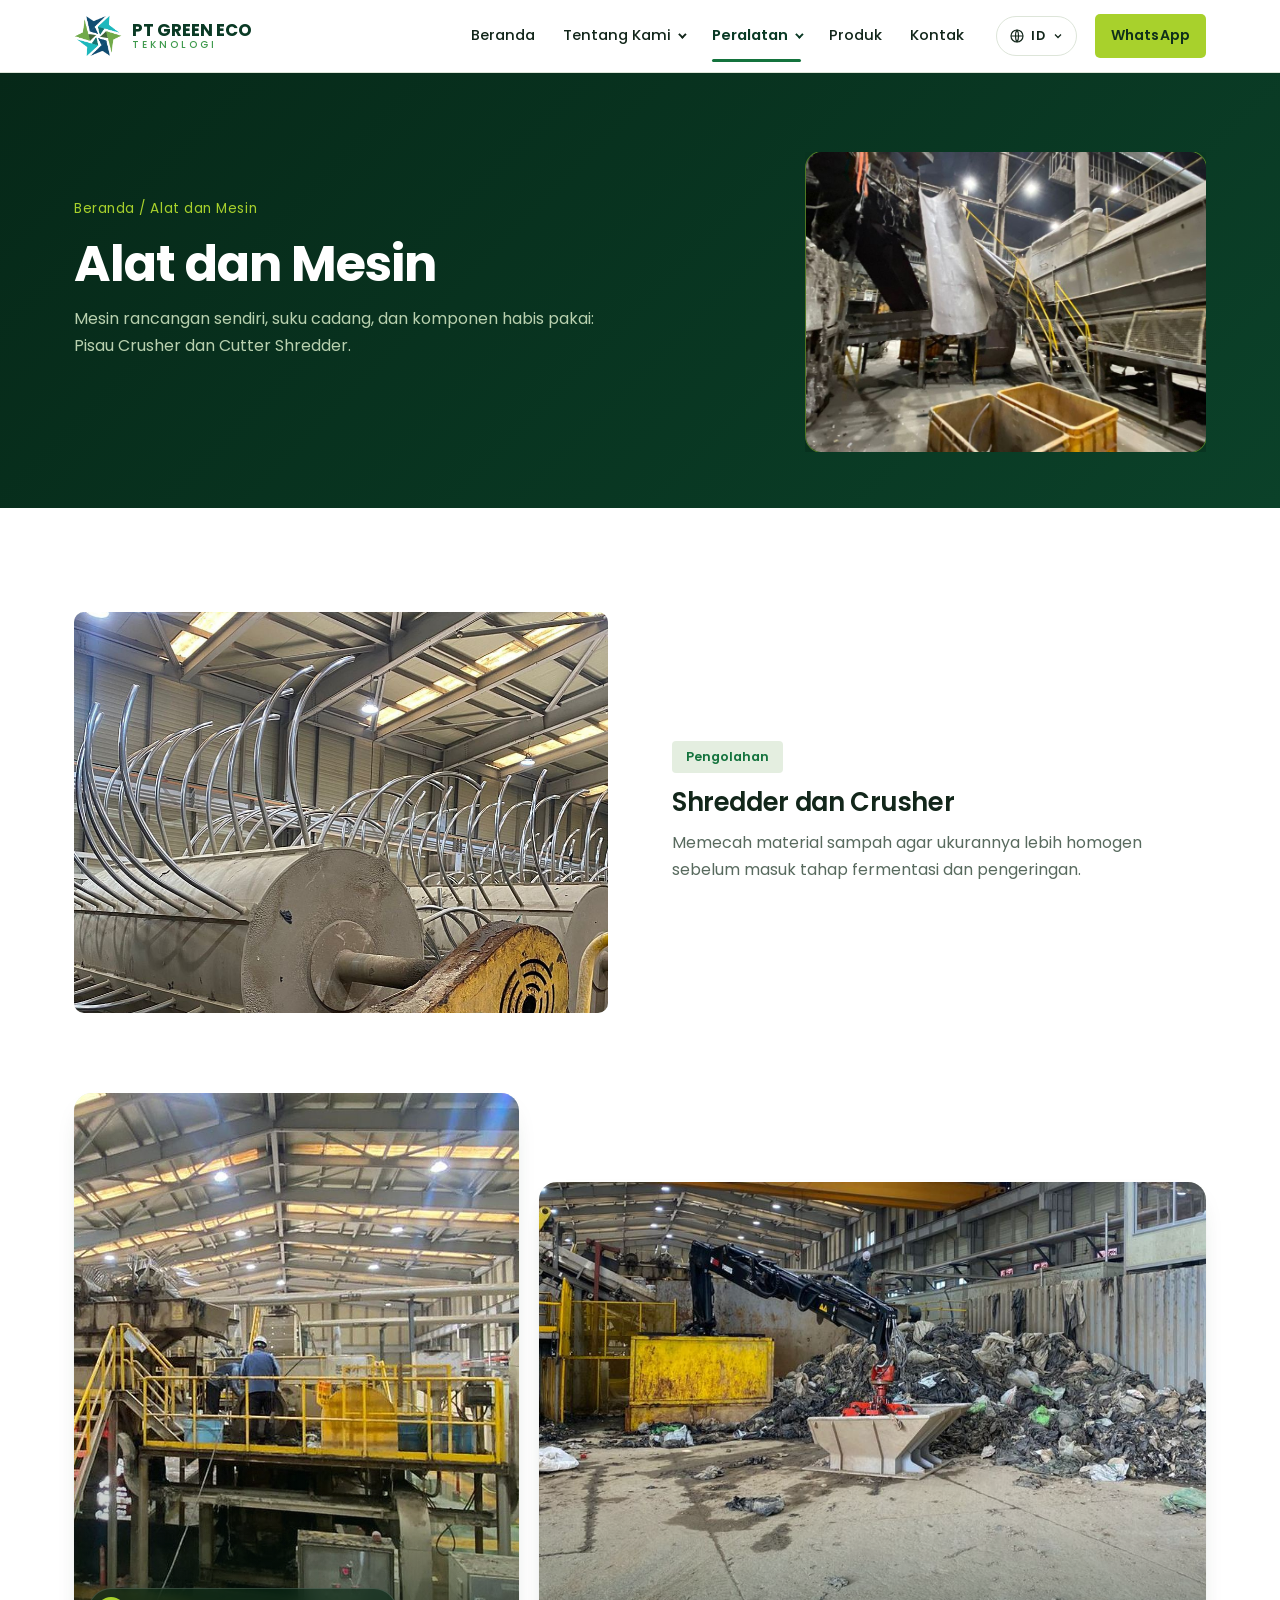
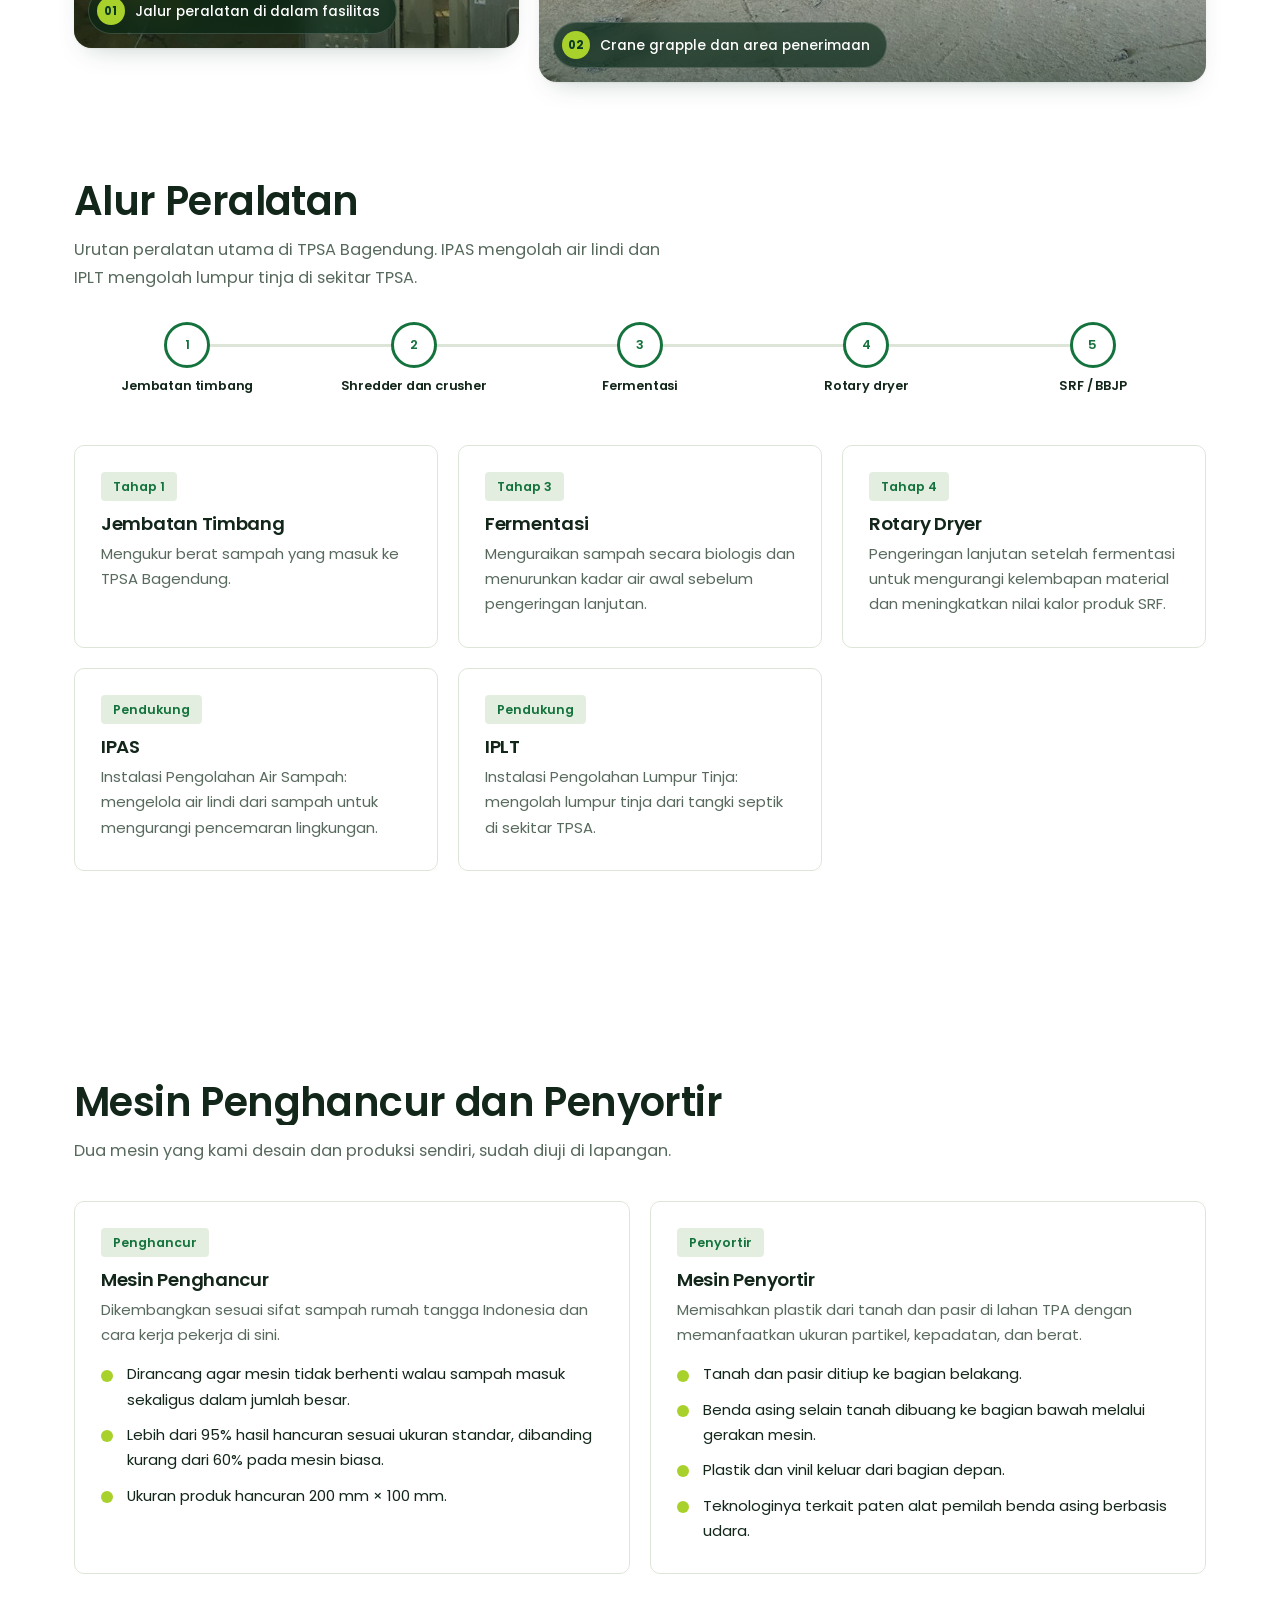
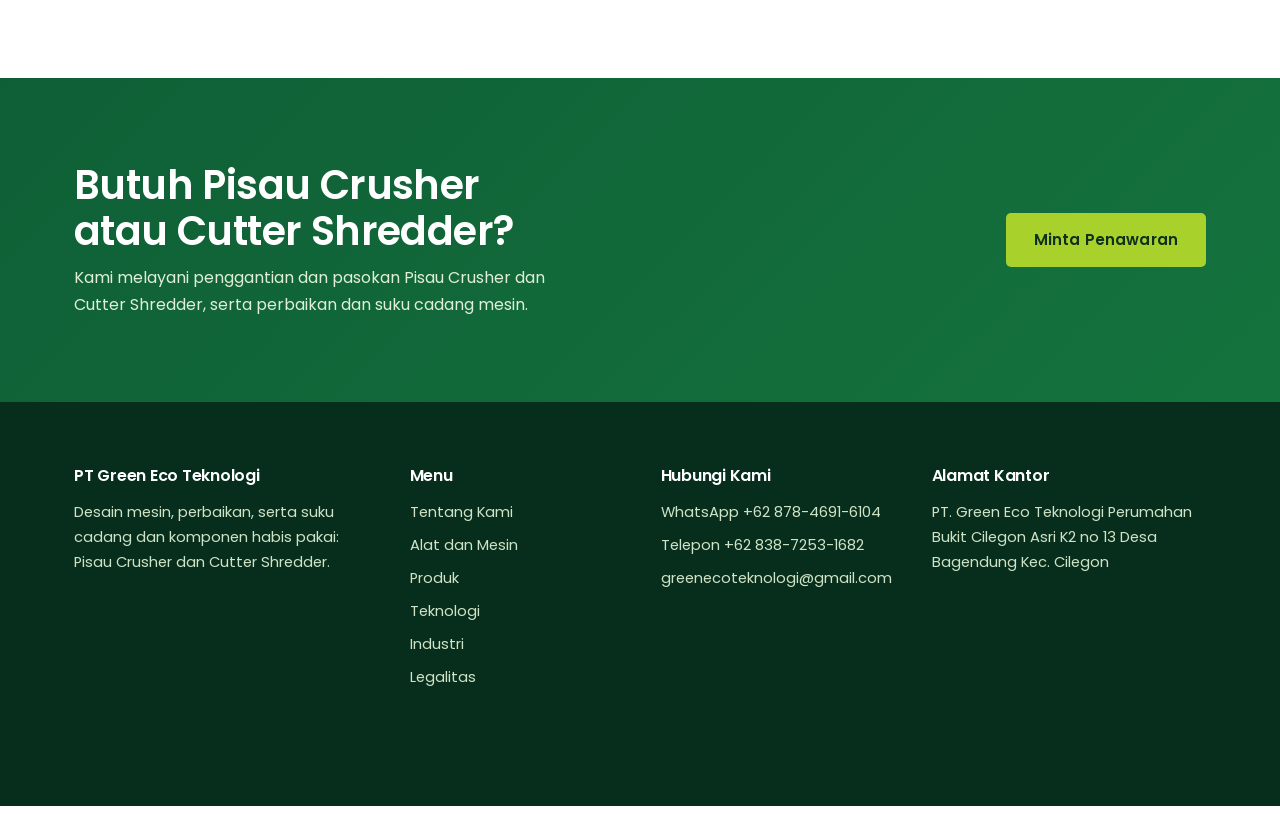
==== commit 21160311: "big difference" ====
--- a/alat/index.html
+++ b/alat/index.html
@@ -8,26 +8,26 @@
     <meta name="robots" content="index, follow, max-image-preview:large" />
     <meta name="theme-color" content="#0f4a2a" />
     <meta name="color-scheme" content="light" />
-    <link rel="canonical" href="https://www.domainanda.com/alat/" />
+    <link rel="canonical" href="https://greenecoteknologi.com/alat/" />
     <link rel="icon" type="image/png" href="../favicon.png" />
     <meta property="og:type" content="website" />
     <meta property="og:site_name" content="PT Green Eco Teknologi" />
     <meta property="og:locale" content="id_ID" />
     <meta property="og:title" content="Alat dan Mesin Pengolah Sampah | PT Green Eco Teknologi" />
     <meta property="og:description" content="Peralatan pengolahan sampah di TPSA Bagendung serta mesin penghancur dan penyortir sampah desain sendiri yang sudah diuji di lapangan di Cilegon." />
-    <meta property="og:url" content="https://www.domainanda.com/alat/" />
-    <meta property="og:image" content="https://www.domainanda.com/og.jpg" />
+    <meta property="og:url" content="https://greenecoteknologi.com/alat/" />
+    <meta property="og:image" content="https://greenecoteknologi.com/og.jpg" />
     <meta property="og:image:width" content="1200" />
     <meta property="og:image:height" content="630" />
     <meta name="twitter:card" content="summary_large_image" />
     <meta name="twitter:title" content="Alat dan Mesin Pengolah Sampah | PT Green Eco Teknologi" />
     <meta name="twitter:description" content="Peralatan pengolahan sampah di TPSA Bagendung serta mesin penghancur dan penyortir sampah desain sendiri yang sudah diuji di lapangan di Cilegon." />
-    <meta name="twitter:image" content="https://www.domainanda.com/og.jpg" />
+    <meta name="twitter:image" content="https://greenecoteknologi.com/og.jpg" />
     <link rel="preconnect" href="https://fonts.googleapis.com" />
     <link rel="preconnect" href="https://fonts.gstatic.com" crossorigin />
     <link href="https://fonts.googleapis.com/css2?family=Poppins:wght@400;500;600;700&display=swap" rel="stylesheet" />
     <link rel="stylesheet" href="../style.css" />
-    <script type="application/ld+json">{"@context": "https://schema.org", "@type": "BreadcrumbList", "itemListElement": [{"@type": "ListItem", "position": 1, "name": "Beranda", "item": "https://www.domainanda.com/"}, {"@type": "ListItem", "position": 2, "name": "Alat dan Mesin", "item": "https://www.domainanda.com/alat/"}]}</script>
+    <script type="application/ld+json">{"@context": "https://schema.org", "@type": "BreadcrumbList", "itemListElement": [{"@type": "ListItem", "position": 1, "name": "Beranda", "item": "https://greenecoteknologi.com/"}, {"@type": "ListItem", "position": 2, "name": "Alat dan Mesin", "item": "https://greenecoteknologi.com/alat/"}]}</script>
   </head>
   <body data-p="alat" data-pfx="../">
     <div id="sp" aria-hidden="true"></div>
@@ -401,8 +401,7 @@
                   </div>
                   <h1>Alat dan Mesin</h1>
                   <p>
-                    Peralatan yang dipakai dalam pengolahan sampah di TPSA
-                    Bagendung.
+                    Mesin rancangan sendiri, suku cadang, dan komponen habis pakai: Pisau Crusher dan Cutter Shredder.
                   </p>
                 </div>
                 <img
@@ -415,22 +414,14 @@
             <section>
               <div class="wrap">
                 <div id="toolsZ"></div>
-                <div class="gal4 L rv" style="margin-top: 80px">
-                  <figure>
-                    <img
-                      data-i="dtop" src="../img/dtop.jpg"
-                      alt="Jalur peralatan di dalam fasilitas"
-                      loading="lazy"
-                    />
-                    <figcaption>Jalur peralatan di dalam fasilitas</figcaption>
+                <div class="mos mos-c" style="margin-top: 80px">
+                  <figure class="m1 rv">
+                    <img data-i="dtop" src="../img/dtop.jpg" alt="Jalur peralatan di dalam fasilitas" loading="lazy" />
+                    <figcaption data-n="01">Jalur peralatan di dalam fasilitas</figcaption>
                   </figure>
-                  <figure>
-                    <img
-                      data-i="atop" src="../img/atop.jpg"
-                      alt="Crane grapple di area penerimaan sampah"
-                      loading="lazy"
-                    />
-                    <figcaption>Crane grapple dan area penerimaan</figcaption>
+                  <figure class="m2 rv d1">
+                    <img data-i="atop" src="../img/atop.jpg" alt="Crane grapple di area penerimaan sampah" loading="lazy" />
+                    <figcaption data-n="02">Crane grapple dan area penerimaan</figcaption>
                   </figure>
                 </div>
                 <h2 style="margin-top: 96px" class="rv">Alur Peralatan</h2>
@@ -500,10 +491,9 @@
             <section class="band">
               <div class="wrap">
                 <div>
-                  <h2>Butuh Peralatan Penghancur?</h2>
+                  <h2>Butuh Pisau Crusher atau Cutter Shredder?</h2>
                   <p>
-                    Kami mendesain dan memproduksi sendiri lini peralatan
-                    penghancur.
+                    Kami melayani penggantian dan pasokan Pisau Crusher dan Cutter Shredder, serta perbaikan dan suku cadang mesin.
                   </p>
                 </div>
                 <a class="btn" data-k="kontak" href="../kontak/">Minta Penawaran</a>
@@ -519,8 +509,7 @@
               <div>
                 <h4>PT Green Eco Teknologi</h4>
                 <p>
-                  Pengolahan sampah berbasis SRF/BBJP dan peralatan penghancur
-                  tahan aus.
+                  Desain mesin, perbaikan, serta suku cadang dan komponen habis pakai: Pisau Crusher dan Cutter Shredder.
                 </p>
               </div>
               <div>
--- a/style.css
+++ b/style.css
@@ -5068,4 +5068,197 @@
           .hero .hf .ph {
             object-position: 50% 50%;
           }
-        +        
+          .map.sv { height: 380px; }
+          .map.sv iframe { width: 100%; height: 100%; border: 0; display: block; }
+          .mapbtns { display: flex; flex-wrap: wrap; gap: 12px; margin-top: 16px; }
+          @media (max-width: 640px) { .map.sv { height: 300px; } }
+          .news-list { border: 1px solid var(--line); border-radius: 14px; overflow: hidden; background: var(--card); margin-top: 20px; }
+          .ni { display: grid; grid-template-columns: 76px 1fr; gap: 12px; align-items: start; padding: 12px 14px; color: var(--ink); text-decoration: none; transition: background 0.2s; }
+          .ni + .ni { border-top: 1px solid var(--line); }
+          .ni.no-img { grid-template-columns: 1fr; }
+          .ni:hover { background: var(--mint); }
+          .ni-img { width: 76px; height: 56px; object-fit: cover; object-position: 50% 20%; border-radius: 10px; display: block; }
+          .ni-body { min-width: 0; }
+          .ni-meta { display: flex; flex-wrap: wrap; gap: 4px 14px; font-size: 0.68rem; font-weight: 600; }
+          .ni-src { color: var(--green); }
+          .ni-body h3 { font-size: 0.82rem; line-height: 1.35; margin: 4px 0 4px; }
+          .ni:hover h3 { color: var(--green); }
+          .ni-url { display: block; font-size: 0.64rem; color: var(--muted); white-space: nowrap; overflow: hidden; text-overflow: ellipsis; }
+          @media (max-width: 520px) { .ni { grid-template-columns: 72px 1fr; gap: 12px; padding: 12px; } .ni-img { width: 72px; height: 54px; } }
+          .sk-grid { display: grid; grid-template-columns: minmax(0, 1.8fr) minmax(0, 1fr); gap: 44px; align-items: start; }
+          .sk-left .split { grid-template-columns: 1fr; gap: 16px; }
+          .sk-left .bento { grid-template-columns: 1fr 1fr; grid-auto-rows: minmax(150px, auto); height: auto; gap: 16px; margin-top: 28px; }
+          .sk-left .bento .tile { padding: 22px 26px; justify-content: flex-start; }
+          .sk-left .bento .tile .n { font-size: clamp(2.2rem, 3.6vw, 3.4rem); }
+          .sk-left .bento .tile p { font-size: 0.95rem; margin-top: 8px; line-height: 1.45; }
+          .sk-left .bento .tile.span2 p { font-size: 1rem !important; }
+          .sk-left .tile.span2 { grid-column: span 2; grid-row: auto; }
+          @media (min-width: 961px) {
+            section:has(> .wrap > .sk-grid) { padding: clamp(18px, 3.6vh, 44px) 0 !important; min-height: calc(100vh - 72px); min-height: calc(100svh - 72px); box-sizing: border-box; display: flex; align-items: center; }
+            section:has(> .wrap > .sk-grid) > .wrap { width: 100%; }
+            .sk-grid h2 { font-size: clamp(1.5rem, min(3vw, 5vh), 2.5rem); }
+            .sk-grid .lede { font-size: clamp(0.84rem, 2vh, 1rem) !important; line-height: 1.5; margin-top: clamp(6px, 1.4vh, 14px) !important; }
+            .sk-left .bento { grid-template-columns: 1fr 1fr; grid-auto-rows: minmax(0, 1fr); height: clamp(220px, calc(100svh - 72px - 27vh - 24px), 440px); gap: clamp(10px, 2vh, 16px); margin-top: clamp(12px, 2.6vh, 26px); }
+            .sk-left .bento .tile { grid-column: auto !important; grid-row: auto !important; padding: clamp(12px, 2.4vh, 24px) clamp(16px, 1.8vw, 26px); justify-content: center; overflow: hidden; }
+            .sk-left .bento .tile .n { font-size: clamp(1.9rem, min(3.6vw, 7vh), 3.4rem); }
+            .sk-left .bento .tile p, .sk-left .bento .tile.span2 p { font-size: clamp(0.8rem, 1.9vh, 0.95rem) !important; margin-top: clamp(4px, 1vh, 8px); line-height: 1.4; }
+            .sk-right .news-list { margin-top: clamp(12px, 2.6vh, 26px); }
+          }
+          @media (max-width: 960px) { .sk-grid { grid-template-columns: 1fr; gap: 44px; } }
+
+/* ===== Penambahan konten (memakai token warna & gaya existing) ===== */
+.pthumb { border-radius: 12px; overflow: hidden; background: var(--mint); height: 128px; margin-bottom: auto; position: relative; z-index: 1; display: grid; place-items: center; }
+.pthumb img { width: 100%; height: 100%; object-fit: cover; display: block; aspect-ratio: auto !important; }
+.pthumb svg { height: 100%; width: auto; max-width: 100%; padding: 10px; }
+.ni-more { display: block; font-size: 0.78rem; font-weight: 600; color: var(--green); margin-top: 2px; }
+.ps3 { display: grid; grid-template-columns: repeat(3, 1fr); gap: 20px; margin-top: 30px; }
+.ps3 .tile h3 { font-size: 1.15rem; margin: 6px 0 10px; }
+.ps3 .tile p { font-size: 0.95rem; }
+@media (max-width: 860px) { .ps3 { grid-template-columns: 1fr; } }
+.pdl { display: grid; gap: 12px; margin: 18px 0 22px; }
+.pdl > div { display: grid; grid-template-columns: 120px 1fr; gap: 14px; padding-top: 12px; border-top: 1px solid rgba(15, 74, 42, 0.14); }
+.pdl dt { font-size: 0.8rem; font-weight: 600; color: var(--green); }
+.pdl dd { margin: 0; color: var(--muted); font-size: 0.93rem; }
+@media (max-width: 560px) { .pdl > div { grid-template-columns: 1fr; gap: 2px; } }
+.mis.prof { margin-top: 30px; }
+.doc .dno { font-weight: 600; color: var(--green); word-break: break-word; }
+.doc .dno span { color: #56695c; font-weight: 400; }
+.doc .doclink { margin-top: 12px; font-size: 0.85rem; font-weight: 600; color: var(--green); text-decoration: underline; text-underline-offset: 3px; align-self: flex-start; }
+.pthumb + h3 { margin-top: 22px !important; }
+
+/* ===== Galeri mosaik (menggantikan .gal2/.gal3/.gal4) ===== */
+.mos { display: grid; gap: 16px; margin-top: 40px; }
+.mos figure { position: relative; margin: 0; overflow: hidden; border-radius: 18px; background: var(--mint); isolation: isolate; box-shadow: 0 1px 2px rgba(10, 58, 37, 0.06), 0 12px 28px -14px rgba(10, 58, 37, 0.28); }
+.mos img { position: absolute; inset: 0; width: 100%; height: 100%; object-fit: cover; display: block; transition: transform 0.9s cubic-bezier(0.2, 0.7, 0.2, 1); }
+.mos figure:hover img { transform: scale(1.05); }
+.mos figure::after { content: ""; position: absolute; inset: 0; z-index: 1; pointer-events: none; background: linear-gradient(to top, rgba(6, 30, 18, 0.55) 0%, rgba(6, 30, 18, 0) 42%); }
+.mos figcaption { position: absolute; z-index: 2; left: 14px; bottom: 14px; right: 14px; width: fit-content; max-width: calc(100% - 28px); display: flex; align-items: center; gap: 10px; padding: 8px 16px 8px 8px; border-radius: 999px; color: #fff; font-size: 0.86rem; font-weight: 500; line-height: 1.3; background: rgba(8, 40, 24, 0.62); -webkit-backdrop-filter: blur(10px) saturate(140%); backdrop-filter: blur(10px) saturate(140%); border: 1px solid rgba(255, 255, 255, 0.16); }
+.mos figcaption::before { content: attr(data-n); flex: none; display: grid; place-items: center; width: 28px; height: 28px; border-radius: 50%; background: var(--lime); color: var(--deep); font-size: 0.72rem; font-weight: 700; letter-spacing: 0.02em; }
+.mos figure.rv.d1 { transition-delay: 0.12s; }
+.mos figure.rv.d2 { transition-delay: 0.24s; }
+
+/* A: 1 foto besar + 2 foto bertumpuk (halaman Tentang) */
+.mos-a { grid-template-columns: 1.55fr 1fr; grid-template-rows: 1fr 1fr; height: clamp(380px, 46vw, 560px); }
+.mos-a .m1 { grid-row: 1 / span 2; }
+
+/* B: lebar + tinggi + persegi (halaman Teknologi) */
+.mos-b { grid-template-columns: 1.4fr 1fr 1fr; grid-template-rows: repeat(2, clamp(170px, 20vw, 260px)); }
+.mos-b .m1 { grid-column: 1 / span 2; }
+.mos-b .m2 { grid-column: 3; grid-row: 1 / span 2; }
+.mos-b .m3 { grid-column: 1 / span 2; }
+.mos-b .m1 img { object-position: 50% 50%; }
+.mos-b .m2 img { object-position: 50% 62%; }
+
+/* C: dua foto, berbeda ukuran & bergeser (halaman Alat) */
+.mos-c { grid-template-columns: 0.8fr 1.2fr; align-items: start; gap: 20px; }
+.mos-c .m1 { aspect-ratio: 4/5; }
+.mos-c .m2 { aspect-ratio: 4/3; margin-top: clamp(30px, 7vw, 96px); }
+
+@media (max-width: 760px) {
+  .mos { gap: 12px; }
+  .mos-a, .mos-b, .mos-c { height: auto; grid-template-columns: 1fr 1fr; grid-template-rows: none; }
+  .mos-a .m1, .mos-b .m1, .mos-b .m3, .mos-c .m1 { grid-column: 1 / -1; grid-row: auto; aspect-ratio: 4/3; }
+  .mos-a .m2, .mos-a .m3, .mos-b .m2, .mos-c .m2 { grid-column: auto; grid-row: auto; aspect-ratio: 1/1; margin-top: 0; }
+  .mos-b .m3 { aspect-ratio: 16/10; }
+  .mos-c .m1 { aspect-ratio: 4/5; }
+  .mos-c .m2 { grid-column: 1 / -1; aspect-ratio: 4/3; }
+  .mos figcaption { left: 10px; bottom: 10px; font-size: 0.78rem; padding: 6px 12px 6px 6px; }
+  .mos figcaption::before { width: 24px; height: 24px; }
+}
+@media (prefers-reduced-motion: reduce) { .mos img { transition: none; } .mos figure:hover img { transform: none; } }
+.mos-b .m3 img { object-position: 50% 28%; }
+@media (max-width: 760px) {
+  .mos-a, .mos-b, .mos-c { grid-template-columns: 1fr; }
+  .mos-a .m1, .mos-a .m2, .mos-a .m3,
+  .mos-b .m1, .mos-b .m2, .mos-b .m3,
+  .mos-c .m2 { grid-column: 1 / -1; aspect-ratio: 4/3; }
+  .mos-b .m2 { aspect-ratio: 4/5; }
+}
+
+/* ===== 1. Bukti lapangan: video + angka dalam satu blok ===== */
+.proof { display: grid; grid-template-columns: auto minmax(0, 1fr); gap: 40px; align-items: stretch; margin-top: 36px; }
+.proof .vids { grid-template-columns: repeat(2, 230px); gap: 20px; margin-top: 0; }
+.proof .fstats { grid-template-columns: 1fr 1fr; grid-auto-rows: 1fr; gap: 16px; margin-top: 0; }
+.proof .fstats > div { display: flex; flex-direction: column; justify-content: center; }
+.proof .fstats b { font-size: clamp(1.5rem, 2.6vw, 2.2rem); line-height: 1.15; }
+@media (max-width: 980px) {
+  .proof { grid-template-columns: 1fr; gap: 28px; }
+  .proof .vids { grid-template-columns: repeat(2, minmax(0, 230px)); }
+}
+@media (max-width: 560px) {
+  .proof .vids { grid-template-columns: 1fr 1fr; gap: 12px; }
+  .proof .fstats { grid-template-columns: 1fr 1fr; }
+}
+
+/* ===== 2. Hero halaman Produk: foto dan teks rapat, tidak terpisah jauh ===== */
+.phead.v-rev .wrap { grid-template-columns: minmax(0, 400px) minmax(0, 1fr); gap: 56px; justify-content: start; }
+.phead.v-rev .wrap > div { order: 2; padding-right: 0; }
+@media (max-width: 760px) { .phead.v-rev .wrap { grid-template-columns: 1fr; } }
+
+/* ===== 3. Foto produk lebih besar dan menyatu dengan blok teks ===== */
+#prodZ .zz { grid-template-columns: minmax(0, 1.05fr) minmax(0, 1fr); gap: 56px; align-items: center; margin-top: 88px; }
+#prodZ .zz:nth-child(even) { grid-template-columns: minmax(0, 1fr) minmax(0, 1.05fr); }
+#prodZ .zz .frame { max-width: none; width: 100%; justify-self: stretch !important; border-radius: 18px; overflow: hidden; box-shadow: 0 1px 2px rgba(10, 58, 37, 0.06), 0 18px 36px -18px rgba(10, 58, 37, 0.35); }
+#prodZ .zz .frame .ph { aspect-ratio: 5/4; height: auto; width: 100%; }
+@media (max-width: 860px) { #prodZ .zz, #prodZ .zz:nth-child(even) { grid-template-columns: 1fr; gap: 24px; margin-top: 56px; } #prodZ .zz .frame .ph { aspect-ratio: 4/3; } }
+
+/* ===== 4. Kartu carousel: judul sejajar di semua kartu ===== */
+.pcard .pthumb { margin-bottom: 22px; flex: none; }
+.pcard .pthumb + h3 { margin-top: 0 !important; }
+.pcard p { flex: 1 1 auto; }
+.pcard u { margin-top: 0; padding-top: 16px; }
+.proof .fstats p { min-height: 3em; margin: 6px 0 0; }
+
+/* ===== Alur proses (TPSA + Cilegon): satu garis bersih, tanpa ikon melayang ===== */
+.pfd-track { grid-template-columns: repeat(var(--n, 6), minmax(0, 1fr)); padding-top: 22px; }
+.pfd-batch { display: none !important; }
+.pfd-st::before { display: none !important; }
+.pfd-st { height: 108px; }
+.pfd-st .n { top: 0; width: 40px; height: 40px; background: #0b3a25; z-index: 1; }
+.pfd-st:hover .n { transform: none; }
+.pfd-st .l { top: 52px; font-size: 0.82rem; line-height: 1.3; }
+.pfd-rail {
+  left: calc(100% / (2 * var(--n, 6))); right: calc(100% / (2 * var(--n, 6)));
+  top: 41.5px; height: 3px; border: 0; border-radius: 3px;
+  background: rgba(255, 255, 255, 0.16);
+}
+.pfd-belt { background: var(--lime); border-radius: 3px; }
+.pfd-st.done .n { background: #1d5a36; }
+.pfd-st[aria-selected="true"] .n { background: var(--lime); box-shadow: 0 0 0 5px rgba(168, 209, 44, 0.2); }
+@media (max-width: 640px) {
+  .pfd-track { --pd: 0px; padding-top: 18px; }
+  .pfd-st { height: 58px; }
+  .pfd-st .n { width: 32px; height: 32px; font-size: 0.72rem; }
+  .pfd-st .l { display: none !important; }
+  .pfd-rail { top: 33.5px; }
+}
+
+/* ===== Alur Cilegon: label jalur di bawah rel + panel gambar ===== */
+.cf-lane { grid-row: 2; margin-top: -8px; padding-top: 10px; text-align: center; position: relative; font-size: 0.72rem; font-weight: 600; letter-spacing: 0.06em; text-transform: uppercase; color: #a9c3a0; }
+.cf-lane::before { content: ""; position: absolute; top: 0; left: 10px; right: 10px; height: 6px; border: 1.5px solid rgba(178, 204, 122, 0.45); border-bottom: 0; border-radius: 6px 6px 0 0; }
+.cf-awal { grid-column: 1 / span 3; }
+.cf-bakar { grid-column: 4 / span 3; }
+.cf-org { grid-column: 7 / span 3; }
+.cf-bakar span { color: #f0c27a; }
+.cf-org span { color: var(--lime); }
+.cf-sec .pfd-track { padding-bottom: 20px; }
+.cf-art { width: 100%; max-width: 440px; margin: 0 auto; }
+.cf-art svg { width: 100%; height: auto; }
+.cf-fig .hh-s { display: block; }
+.cf-fig .hh-s .a { stroke: var(--pl); stroke-width: 1.7; }
+.cf-fig .hh-s .s { stroke: var(--pl); opacity: 0.5; }
+.cf-fig .hh-s .f1 { fill: rgba(255, 255, 255, 0.07); }
+.cf-fig .hh-s .f2 { fill: rgba(168, 209, 44, 0.42); }
+.cf-fig .hh-s .f3 { fill: rgba(178, 204, 122, 0.2); }
+.cf-fig .hh-s .f4 { fill: rgba(178, 204, 122, 0.32); }
+.cf-fig .hh-s .w { fill: rgba(143, 199, 232, 0.4); }
+.cf-fig .hh-s .h { stroke: #e0a24a; }
+.cf-sep { opacity: 0.6; }
+.cf-outsec { padding-top: 0; }
+@media (max-width: 640px) {
+  .cf-lane { font-size: 0.6rem; letter-spacing: 0.02em; }
+  .cf-lane::before { left: 4px; right: 4px; }
+}
+section.cf-outsec { padding: 56px 0 72px; }
+section.cf-outsec .hh-out { margin-top: 0; }
